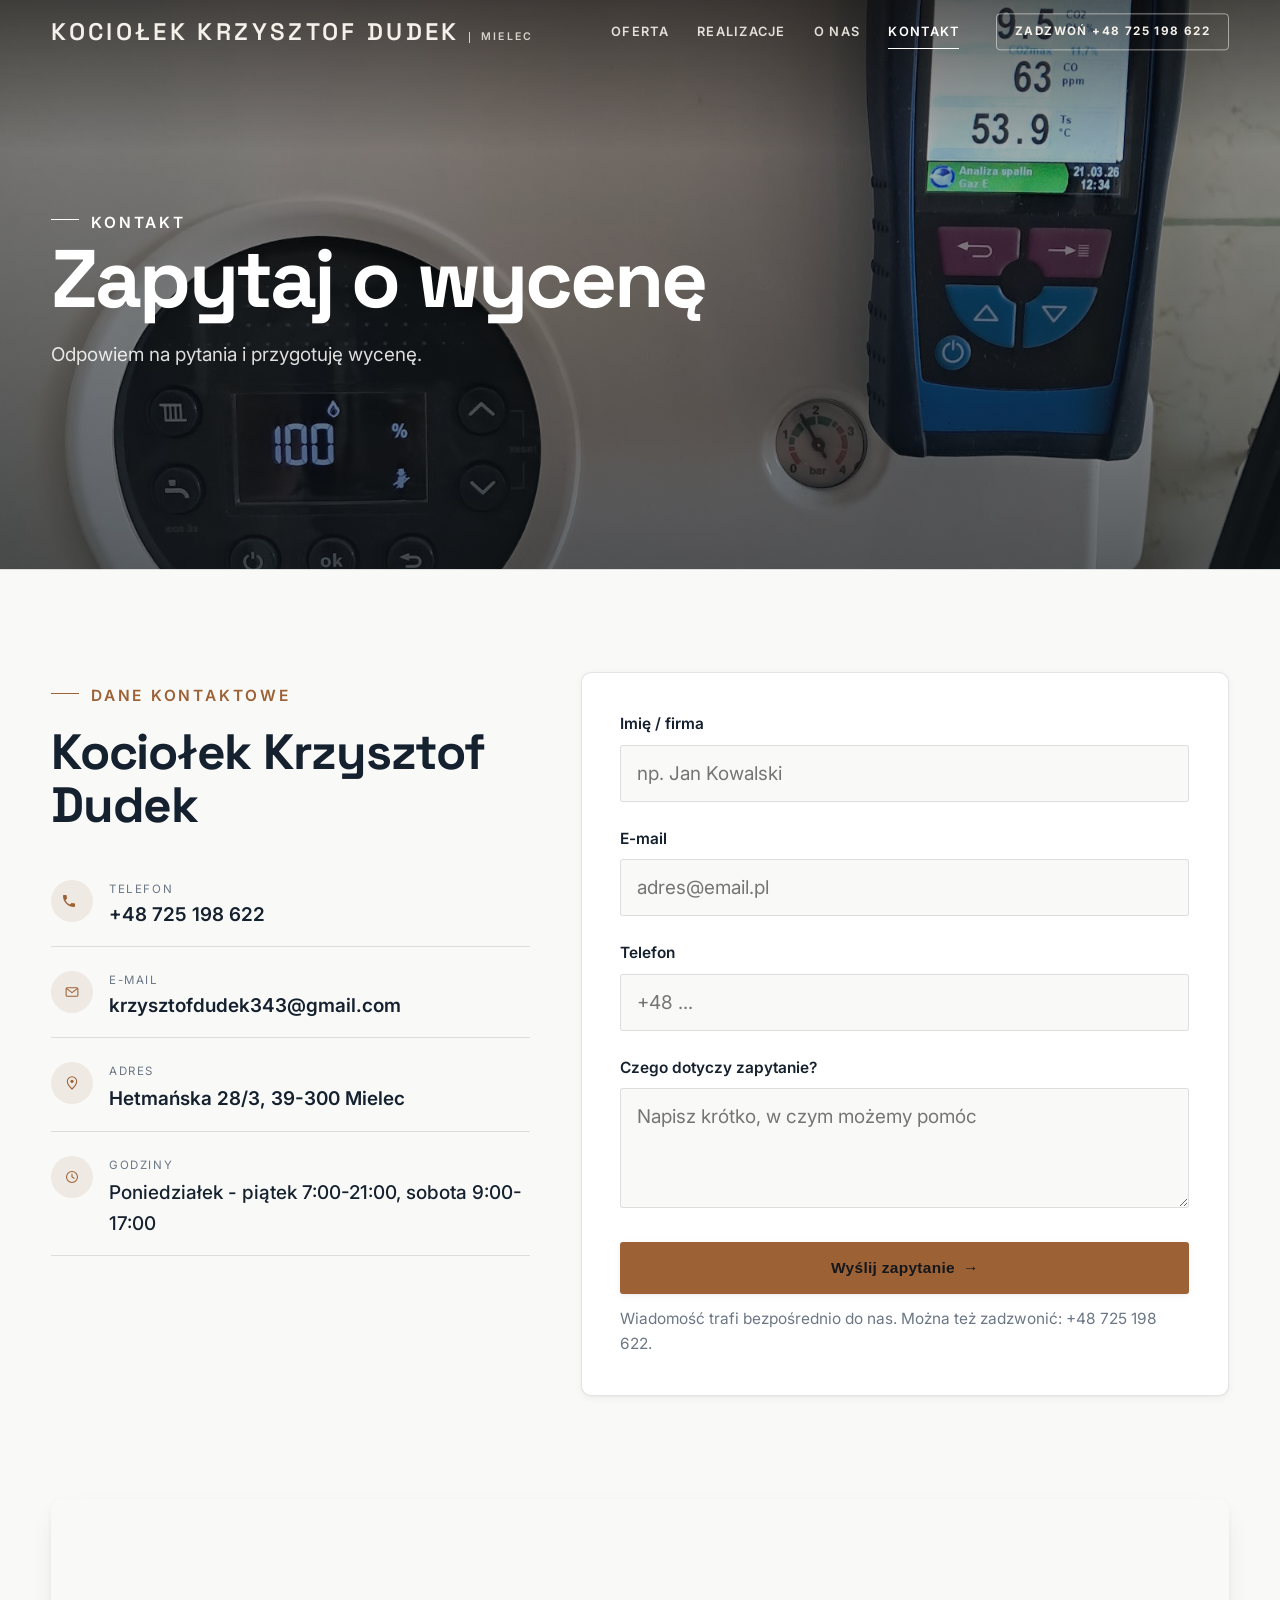
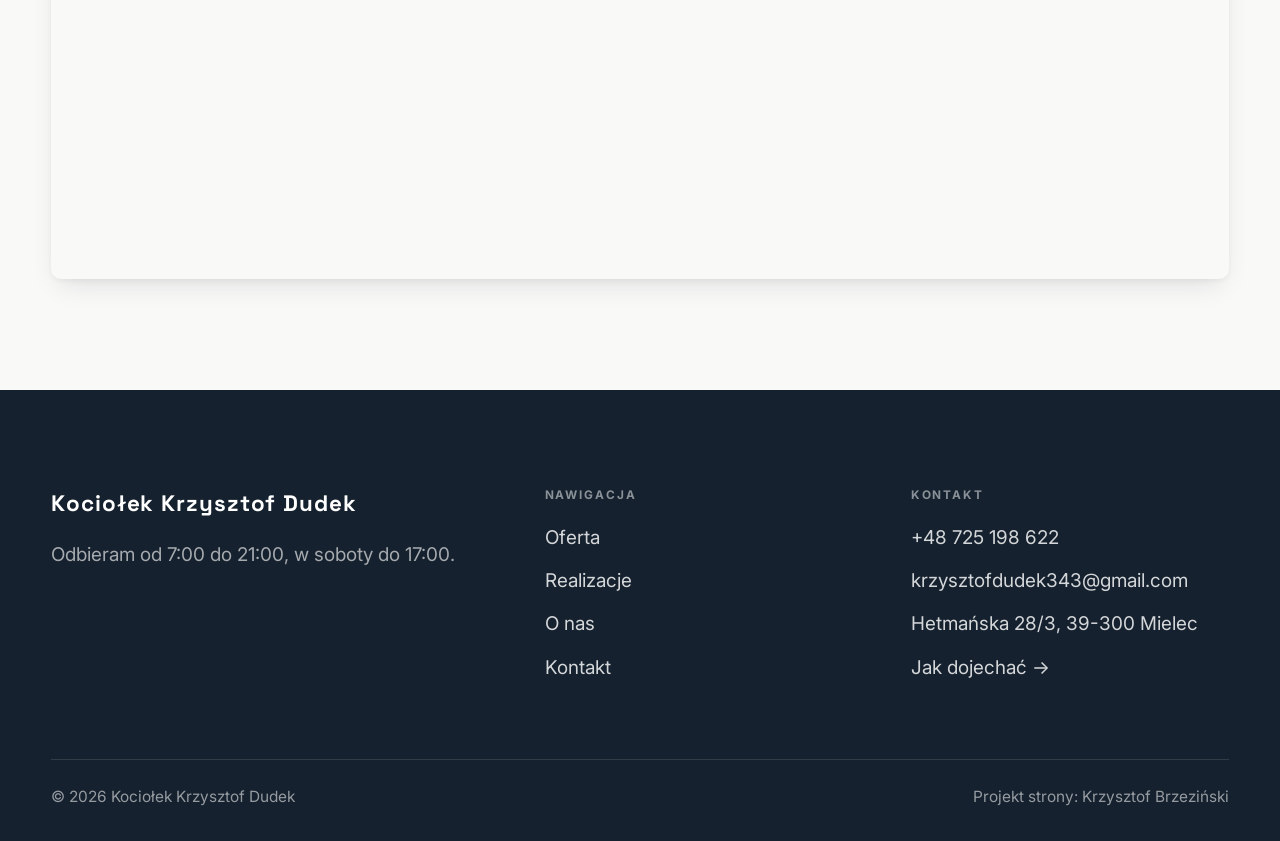
==== kontakt.html @ f03aaa12 "Strona demo: firma-instalacyjno-serwisowa-kociolek-krzysztof-dudek" ====
<!DOCTYPE html>
<html lang="pl">
<head>
<meta charset="UTF-8">
<meta name="viewport" content="width=device-width, initial-scale=1.0">
<title>Kontakt - Kociołek Krzysztof Dudek</title>
<meta name="description" content="Kontakt Kociołek Krzysztof Dudek - Hetmańska 28/3, 39-300 Mielec">
<link rel="preconnect" href="https://fonts.googleapis.com">
<link rel="preconnect" href="https://fonts.gstatic.com" crossorigin>
<link href="https://fonts.googleapis.com/css2?family=Space+Grotesk:wght@500;600;700&family=Inter:wght@400;500;600&display=swap" rel="stylesheet">
<link rel="stylesheet" href="assets/styles.css">
</head>
<body>

<header class="nav">
  <div class="wrap nav-inner">
    <a class="brand" href="index.html"><span class="name">Kociołek Krzysztof Dudek</span><span class="sub">Mielec</span></a>
    <nav class="nav-links">
      <a href="oferta.html">Oferta</a>
      <a href="realizacje.html">Realizacje</a>
      <a href="o-nas.html">O nas</a>
      <a href="kontakt.html" class="active">Kontakt</a>
      <a href="tel:+48725198622" class="btn btn-accent">Zadzwoń +48 725 198 622</a>
    </nav>
    <button class="nav-toggle" aria-label="Menu"><span></span><span></span><span></span></button>
  </div>
</header>

<section class="pagehead">
  <img src="img/g6.jpg" alt="Kociołek Krzysztof Dudek - Zapytaj o wycenę">
  <div class="wrap">
    <span class="eyebrow">Kontakt</span>
    <h1>Zapytaj o wycenę</h1>
    <p>Odpowiem na pytania i przygotuję wycenę.</p>
  </div>
</section>
<section>
  <div class="wrap contact-grid">
    <div class="reveal">
      <span class="eyebrow">Dane kontaktowe</span>
      <h2 style="margin:var(--space-4) 0 var(--space-6)">Kociołek Krzysztof Dudek</h2>
      <div class="info-list">
        <div class="info-row"><div class="ic"><svg class="ico-tel" width="16" height="16" viewBox="0 0 24 24" fill="none" aria-hidden="true"><path d="M6.6 10.8a15.5 15.5 0 0 0 6.6 6.6l2.2-2.2a1 1 0 0 1 1-.24 11.4 11.4 0 0 0 3.6.58 1 1 0 0 1 1 1V20a1 1 0 0 1-1 1A17 17 0 0 1 3 4a1 1 0 0 1 1-1h3.5a1 1 0 0 1 1 1c0 1.25.2 2.46.58 3.6a1 1 0 0 1-.25 1l-2.23 2.2Z" fill="currentColor"/></svg></div><div><div class="lbl">Telefon</div><a class="val" href="tel:+48725198622">+48 725 198 622</a></div></div>
        <div class="info-row"><div class="ic"><svg class="ico-mail" width="16" height="16" viewBox="0 0 24 24" fill="none" aria-hidden="true"><rect x="3.2" y="5.5" width="17.6" height="13" rx="1.6" stroke="currentColor" stroke-width="1.6"/><path d="M4 7l8 6 8-6" stroke="currentColor" stroke-width="1.6" stroke-linecap="round" stroke-linejoin="round"/></svg></div><div><div class="lbl">E-mail</div><a class="val" href="mailto:krzysztofdudek343@gmail.com">krzysztofdudek343@gmail.com</a></div></div>
        <div class="info-row"><div class="ic"><svg class="ico-pin" width="16" height="16" viewBox="0 0 24 24" fill="none" aria-hidden="true"><path d="M12 21s7-6.1 7-11.5A7 7 0 0 0 5 9.5C5 14.9 12 21 12 21Z" stroke="currentColor" stroke-width="1.6" fill="none"/><circle cx="12" cy="9.5" r="2.4" fill="currentColor"/></svg></div><div><div class="lbl">Adres</div><div class="val">Hetmańska 28/3, 39-300 Mielec</div></div></div>
        <div class="info-row"><div class="ic"><svg class="ico-clock" width="16" height="16" viewBox="0 0 24 24" fill="none" aria-hidden="true"><circle cx="12" cy="12" r="8.2" stroke="currentColor" stroke-width="1.6"/><path d="M12 7.5V12l3.2 1.9" stroke="currentColor" stroke-width="1.6" stroke-linecap="round"/></svg></div><div><div class="lbl">Godziny</div><div class="val" style="font-weight:500">Poniedziałek - piątek 7:00-21:00, sobota 9:00-17:00</div></div></div>
      </div>
    </div>
    <div class="reveal">
      <form class="form" action="https://formsubmit.co/krzysztofdudek343@gmail.com" method="POST">
        <input type="hidden" name="_subject" value="Zapytanie ze strony Kociołek Krzysztof Dudek">
        <input type="hidden" name="_captcha" value="false">
        <input type="hidden" name="_template" value="table">
        <div class="fld"><label for="name">Imię / firma</label><input id="name" name="name" type="text" placeholder="np. Jan Kowalski" required></div>
        <div class="fld"><label for="email">E-mail</label><input id="email" name="email" type="email" placeholder="adres@email.pl" required></div>
        <div class="fld"><label for="phone">Telefon</label><input id="phone" name="phone" type="tel" placeholder="+48 ..."></div>
        <div class="fld"><label for="msg">Czego dotyczy zapytanie?</label><textarea id="msg" name="message" placeholder="Napisz krótko, w czym możemy pomóc" required></textarea></div>
        <button type="submit" class="btn btn-accent" style="width:100%;justify-content:center">Wyślij zapytanie <span class="arr">→</span></button>
        <p class="note">Wiadomość trafi bezpośrednio do nas. Można też zadzwonić: +48 725 198 622.</p>
      </form>
    </div>
  </div>
</section>
<section style="padding-top:0">
  <div class="wrap reveal">
    <iframe class="map" title="Kociołek Krzysztof Dudek - Mielec" src="https://maps.google.com/maps?q=50.2848288%2C21.4192927&z=15&output=embed" loading="lazy" referrerpolicy="no-referrer-when-downgrade"></iframe>
  </div>
</section>

<footer>
  <div class="wrap">
    <div class="foot-grid">
      <div class="foot-brand">
        <div class="name">Kociołek Krzysztof Dudek</div>
        <p>Odbieram od 7:00 do 21:00, w soboty do 17:00.</p>
      </div>
      <div class="foot-col">
        <h4>Nawigacja</h4>
        <a href="oferta.html">Oferta</a>
        <a href="realizacje.html">Realizacje</a>
        <a href="o-nas.html">O nas</a>
        <a href="kontakt.html">Kontakt</a>
      </div>
      <div class="foot-col">
        <h4>Kontakt</h4>
        <a href="tel:+48725198622">+48 725 198 622</a>
        <a href="mailto:krzysztofdudek343@gmail.com">krzysztofdudek343@gmail.com</a>
        <p>Hetmańska 28/3, 39-300 Mielec</p>
        <a href="https://www.google.com/maps?cid=2946657307690616751" target="_blank" rel="noopener">Jak dojechać →</a>
      </div>
    </div>
    <div class="foot-bot">
      <span>© 2026 Kociołek Krzysztof Dudek</span>
      <span>Projekt strony: Krzysztof Brzeziński</span>
    </div>
  </div>
</footer>
<div class="sticky-call"><a class="sc-call" href="tel:+48725198622"><svg class="ico-tel" width="16" height="16" viewBox="0 0 24 24" fill="none" aria-hidden="true"><path d="M6.6 10.8a15.5 15.5 0 0 0 6.6 6.6l2.2-2.2a1 1 0 0 1 1-.24 11.4 11.4 0 0 0 3.6.58 1 1 0 0 1 1 1V20a1 1 0 0 1-1 1A17 17 0 0 1 3 4a1 1 0 0 1 1-1h3.5a1 1 0 0 1 1 1c0 1.25.2 2.46.58 3.6a1 1 0 0 1-.25 1l-2.23 2.2Z" fill="currentColor"/></svg> Zadzwoń</a><a class="sc-quote" href="kontakt.html">Bezpłatna wycena</a></div>

<script src="assets/main.js"></script>
</body>
</html>
---- assets/styles.css ----
/* ============================================================
   STOLBASZ — premium, architektoniczny B2B fit-out
   Jasna paleta, zero brązu. System wg premium-web-craft.
   Projekt strony: Krzysztof Brzeziński
   ============================================================ */

:root{
  /* PALETA — jasna, architektoniczna, chłodna */
  --paper:#F4F6F8;          /* główne tło */
  --paper-2:#E7EBEF;        /* sekcje alternatywne (chłodny jasny szary) */
  --paper-3:#E7EBEF;        /* delikatne wypełnienia */
  --ink:#15212E;            /* tekst główny — chłodny grafit */
  --ink-soft:#243443;       /* nagłówki drugorzędne */
  --muted:#6B7785;          /* tekst poboczny */
  --line:rgba(21,33,46,.12);/* hairline */
  --accent:#E8A317;         /* stonowany petrol-slate — jedyny akcent */
  --accent-d:#C9870C;
  --accent-soft:rgba(232,163,23,.10);
  --dark:#15212E;           /* sekcje ciemne (stopka/CTA) */

  /* ODSTĘPY — skala 4/8 */
  --space-1:4px; --space-2:8px; --space-3:12px; --space-4:16px; --space-5:24px;
  --space-6:32px; --space-7:48px; --space-8:64px; --space-9:96px; --space-10:128px;

  /* TYPOGRAFIA — fluid clamp() (skala podbita 16.07.2026: większe, czytelniejsze litery — uwaga Adama) */
  --text-sm:clamp(.9rem,.87rem + .12vw,1rem);
  --text-base:clamp(1.08rem,1.04rem + .18vw,1.2rem);
  --text-lg:clamp(1.24rem,1.15rem + .34vw,1.44rem);
  --text-h3:clamp(1.34rem,1.22rem + .55vw,1.66rem);
  --text-h2:clamp(2.1rem,1.66rem + 2.1vw,3.1rem);
  --text-h1:clamp(2.9rem,2.1rem + 4vw,5.1rem);

  /* PROMIENIE — architektoniczne, raczej ostre */
  --r-sm:3px; --r-md:6px; --r-lg:10px;

  /* RUCH */
  --ease:cubic-bezier(.25,.46,.45,.94); --dur:.24s;

  /* CIENIE — miękkie, warstwowe */
  --sh-sm:0 1px 2px rgba(16,24,32,.04), 0 2px 8px rgba(16,24,32,.05);
  --sh-md:0 2px 6px rgba(16,24,32,.05), 0 12px 28px -8px rgba(16,24,32,.12);
  --sh-lg:0 6px 14px rgba(16,24,32,.07), 0 26px 56px -18px rgba(16,24,32,.22);

  --hairline:1px solid var(--line);

  --font-display:'Space Grotesk','Inter',sans-serif;
  --font-body:'Inter',sans-serif;
}

*{box-sizing:border-box;margin:0;padding:0}
html{scroll-behavior:smooth}
body{
  font-family:var(--font-body);
  font-size:var(--text-base);
  line-height:1.65;
  color:var(--ink);
  background:var(--paper);
  -webkit-font-smoothing:antialiased;
  text-rendering:optimizeLegibility;
}
img{max-width:100%;display:block}
a{color:inherit;text-decoration:none}

.wrap{width:min(92%,1180px);margin-inline:auto}
section{padding-block:clamp(52px,6.5vw,96px)}

h1,h2,h3{font-family:var(--font-display);font-weight:700;line-height:1.08;letter-spacing:-.02em;color:var(--ink)}
h1{font-size:var(--text-h1);letter-spacing:-.035em}
h2{font-size:var(--text-h2);letter-spacing:-.025em}
h3{font-size:var(--text-h3)}
p{max-width:65ch}

.eyebrow{
  font-family:var(--font-body);
  font-size:var(--text-sm);
  font-weight:600;
  letter-spacing:.18em;
  text-transform:uppercase;
  color:var(--accent);
  display:inline-flex;align-items:center;gap:var(--space-3);
}
/* flex:none + margin-top = kreska trzyma się PIERWSZEJ linii. Wcześniej align-items:center
   centrowało ją względem całego bloku i przy zawinięciu (długi kicker typu
   „…WNĘTRZ · LESZNO · OD 2019") druga linia lądowała z brzydkim wcięciem. */
.eyebrow{align-items:flex-start}
.eyebrow>*,.eyebrow{text-wrap:balance}   /* dlugi kicker lamal sie na sierote typu samo „2019" w drugiej linii */
.eyebrow::before{content:"";width:28px;height:1px;background:var(--accent);display:inline-block;flex:none;margin-top:.62em}

.muted{color:var(--muted)}
.lead{font-size:var(--text-lg);line-height:1.55;color:var(--ink-soft);max-width:50ch}

/* ---------- BUTTONS ---------- */
.btn{
  display:inline-flex;align-items:center;gap:var(--space-2);
  font-weight:600;font-size:var(--text-sm);letter-spacing:.02em;
  padding:var(--space-4) var(--space-6);
  border-radius:var(--r-sm);
  transition:transform var(--dur) var(--ease),box-shadow var(--dur) var(--ease),background var(--dur) var(--ease);
  cursor:pointer;border:1px solid transparent;
}
.btn-accent{background:var(--accent);color:#fff;box-shadow:var(--sh-sm)}
.btn-accent:hover{background:var(--accent-d);transform:translateY(-2px);box-shadow:var(--sh-md)}
.btn-accent:active{transform:translateY(0);box-shadow:var(--sh-sm)}
.btn-ghost{background:transparent;color:var(--ink);border-color:var(--line)}
.btn-ghost:hover{border-color:var(--accent);color:var(--accent);transform:translateY(-2px)}
.btn-light{background:#fff;color:var(--ink);box-shadow:var(--sh-sm)}
.btn-light:hover{transform:translateY(-2px);box-shadow:var(--sh-md)}
.btn .arr{transition:transform var(--dur) var(--ease)}
.btn:hover .arr{transform:translateX(4px)}

/* ---------- NAV ---------- */
.nav{
  position:sticky;top:0;z-index:50;
  background:color-mix(in srgb,var(--paper) 88%,transparent);
  backdrop-filter:saturate(140%) blur(10px);
  border-bottom:var(--hairline);
}
.nav-inner{display:flex;align-items:center;justify-content:space-between;height:72px}
.brand{display:flex;flex-direction:column;line-height:1}
.brand .name{font-family:var(--font-display);font-weight:800;font-size:1.35rem;letter-spacing:.04em}
.brand .sub{font-size:.62rem;letter-spacing:.34em;text-transform:uppercase;color:var(--muted);margin-top:5px}
.nav-links{display:flex;align-items:center;gap:var(--space-6)}
.nav-links a{font-size:var(--text-sm);font-weight:500;color:var(--ink-soft);position:relative;padding-block:4px;transition:color var(--dur) var(--ease)}
.nav-links a::after{content:"";position:absolute;left:0;bottom:0;width:0;height:1.5px;background:var(--accent);transition:width var(--dur) var(--ease)}
.nav-links a:hover,.nav-links a.active{color:var(--ink)}
.nav-links a:hover::after,.nav-links a.active::after{width:100%}
.nav-links .btn{padding:var(--space-2) var(--space-5)}
/* przyciski w nav: właściwy kolor (przebij .nav-links a) + bez podkreślenia */
.nav-links a.btn-accent{color:#fff}
.nav-links a.btn-ghost,.nav-links a.btn-light{color:var(--ink)}
.nav-links a.btn::after{display:none}
.nav-toggle{display:none;background:none;border:none;cursor:pointer;flex-direction:column;gap:5px;padding:8px}
.nav-toggle span{width:24px;height:2px;background:var(--ink);transition:var(--dur)}

/* ---------- HERO (split) ---------- */
.hero{position:relative;overflow:hidden;border-bottom:var(--hairline)}
.hero-grid{display:grid;grid-template-columns:1.05fr .95fr;gap:clamp(24px,4vw,60px);align-items:center;
  padding-block:clamp(36px,4.5vw,64px)}
.hero-copy .eyebrow{margin-bottom:var(--space-5)}
.hero-copy h1{margin-bottom:var(--space-5)}
.hero-copy .lead{margin-bottom:var(--space-7)}
.hero-actions{display:flex;flex-wrap:wrap;gap:var(--space-4)}
.hero-art{position:relative;aspect-ratio:4/3;border-radius:var(--r-lg);overflow:hidden;box-shadow:var(--sh-lg)}
.hero-art img{width:100%;height:100%;object-fit:cover}
.hero-art::after{content:"";position:absolute;inset:0;background:linear-gradient(180deg,transparent 55%,rgba(18,24,28,.28))}
.hero-badge{position:absolute;left:var(--space-5);bottom:var(--space-5);z-index:2;
  background:rgba(252,252,251,.94);backdrop-filter:blur(4px);
  border-radius:var(--r-md);padding:var(--space-4) var(--space-5);box-shadow:var(--sh-md);max-width:78%}
.hero-badge strong{display:block;font-family:var(--font-display);font-size:1rem;letter-spacing:-.01em}
.hero-badge span{font-size:var(--text-sm);color:var(--muted)}

/* ---------- HERO duży / kinowy (strona główna) ---------- */
.hero-cine{position:relative;min-height:clamp(560px,82vh,840px);min-height:clamp(560px,82svh,840px);display:flex;align-items:center;overflow:hidden;border-bottom:var(--hairline)}
.hero-cine>img{position:absolute;inset:0;width:100%;height:100%;object-fit:cover;z-index:0}
.hero-cine::after{content:"";position:absolute;inset:0;z-index:1;
  background:linear-gradient(95deg,rgba(13,18,23,.86) 0%,rgba(13,18,23,.64) 32%,rgba(13,18,23,.24) 62%,rgba(13,18,23,.04) 100%)}
.hero-cine .wrap{position:relative;z-index:2;padding-block:var(--space-8)}
.hero-cine .hero-copy{max-width:660px}
.hero-cine .eyebrow{color:#fff;margin-bottom:var(--space-5)}
.hero-cine .eyebrow::before{background:#fff}
.hero-cine h1{color:#fff;margin-bottom:var(--space-5);font-size:clamp(2.9rem,2rem + 4.4vw,5.2rem);text-wrap:balance}
.hero-cine .lead{color:rgba(255,255,255,.92);max-width:48ch;margin-bottom:var(--space-7)}
.hero-cine .hero-actions{display:flex;flex-wrap:wrap;gap:var(--space-4)}
/* NISKIE OKNO (laptop z dokiem i paskami przeglądarki ma ~700-780 px wysokości widoku):
   H1 do 5.2rem + długi lead nie mieściły się i przyciski wypadały POD krawędź ekranu -
   klient widział stronę bez ani jednego CTA. Skalujemy w dół, zamiast przycinać treść. */
@media(min-width:821px) and (max-height:820px){
  .hero-cine{min-height:clamp(520px,94svh,780px)}
  .hero-cine .wrap{padding-block:var(--space-6)}
  .hero-cine h1{font-size:clamp(2.2rem,1.5rem + 2.6vw,3.6rem);margin-bottom:var(--space-4)}
  .hero-cine .eyebrow{margin-bottom:var(--space-4)}
  .hero-cine .lead{margin-bottom:var(--space-5);max-width:44ch}
}
@media(max-width:680px){
  .hero-cine{min-height:clamp(520px,76vh,640px);min-height:clamp(520px,76svh,640px);align-items:flex-end}
  .hero-cine::after{background:linear-gradient(0deg,rgba(13,18,23,.9) 6%,rgba(13,18,23,.45) 55%,rgba(13,18,23,.25) 100%)}
  .hero-cine .wrap{padding-bottom:var(--space-9)}
  /* TELEFON (~90% oglądających): lead potrafił zająć 8 linii i zepchnąć CTA poza pierwszy ekran.
     Zwężamy interlinię i skalę - treści nie ucinamy, bo to ona sprzedaje. */
  .hero-cine .lead{font-size:.98rem;line-height:1.5;margin-bottom:var(--space-5)}
  .hero-cine .eyebrow{font-size:.72rem;letter-spacing:.13em;margin-bottom:var(--space-4)}
  .hero-cine .eyebrow::before{width:20px}
  .hero-cine h1{margin-bottom:var(--space-4)}
}

/* full-bleed hero variant (podstrony) */
.pagehead{position:relative;min-height:46vh;min-height:46svh;display:flex;align-items:flex-end;overflow:hidden;border-bottom:var(--hairline)}
.pagehead img{position:absolute;inset:0;width:100%;height:100%;object-fit:cover}
.pagehead::after{content:"";position:absolute;inset:0;background:linear-gradient(180deg,rgba(18,24,28,.25),rgba(18,24,28,.62))}
.pagehead .wrap{position:relative;z-index:2;padding-block:var(--space-9);color:#fff}
.pagehead h1{color:#fff;max-width:18ch}
.pagehead .eyebrow{color:#fff}
.pagehead .eyebrow::before{background:#fff}
.pagehead p{color:rgba(255,255,255,.86);margin-top:var(--space-4);max-width:54ch}

/* ---------- STRIP (pasek skrótów / liczby) ---------- */
.strip{background:var(--dark);color:#fff}
.strip .wrap{display:grid;grid-template-columns:repeat(4,1fr);gap:var(--space-6);padding-block:var(--space-8)}
.strip .item .k{font-family:var(--font-display);font-size:clamp(1.6rem,1.2rem + 1.4vw,2.4rem);font-weight:800;letter-spacing:-.02em;color:#fff}
.strip .item .v{font-size:var(--text-sm);color:rgba(255,255,255,.66);margin-top:var(--space-2);line-height:1.45}
.strip .item{border-left:2px solid var(--accent);padding-left:var(--space-5)}

/* ---------- SECTION HEAD ---------- */
.head{max-width:48rem;margin-bottom:var(--space-8)}
.head.center{margin-inline:auto;text-align:center}
.head .eyebrow{margin-bottom:var(--space-4)}
.head h2{margin-bottom:var(--space-4)}
.head p{color:var(--muted);font-size:var(--text-lg);line-height:1.55}
.head.center p{margin-inline:auto}

/* ---------- INTRO SPLIT ---------- */
.split{display:grid;grid-template-columns:.92fr 1.08fr;gap:clamp(28px,5vw,80px);align-items:center}
.split.rev{grid-template-columns:1.08fr .92fr}
.split.rev .split-art{order:-1}
.split-art{position:relative;aspect-ratio:5/4;border-radius:var(--r-lg);overflow:hidden;box-shadow:var(--sh-lg)}
.split-art img{width:100%;height:100%;object-fit:cover}
.split-copy h2{margin-bottom:var(--space-5)}
.split-copy p+p{margin-top:var(--space-4)}
.split-copy .btn{margin-top:var(--space-6)}

/* ---------- SERVICES (zakres) ---------- */
.svc-grid{display:grid;grid-template-columns:repeat(auto-fit,minmax(280px,1fr));gap:var(--space-5)}
.svc{background:#fff;border:var(--hairline);border-radius:var(--r-md);padding:var(--space-7) var(--space-6);
  transition:transform var(--dur) var(--ease),box-shadow var(--dur) var(--ease),border-color var(--dur) var(--ease);
  position:relative;overflow:hidden}
.svc::before{content:"";position:absolute;left:0;top:0;width:3px;height:0;background:var(--accent);transition:height var(--dur) var(--ease)}
.svc:hover{transform:translateY(-4px);box-shadow:var(--sh-md);border-color:transparent}
.svc:hover::before{height:100%}
.svc .ic{font-family:var(--font-display);font-size:.8rem;font-weight:700;letter-spacing:.12em;color:var(--accent);margin-bottom:var(--space-4)}
.svc h3{margin-bottom:var(--space-3);font-size:1.22rem}
.svc p{color:var(--muted);font-size:var(--text-base);line-height:1.6}

/* big detailed service rows */
.svc-row{display:grid;grid-template-columns:.8fr 1.2fr;gap:clamp(20px,4vw,60px);align-items:center;padding-block:var(--space-8)}
.svc-row+.svc-row{border-top:var(--hairline)}
.svc-row.rev{grid-template-columns:1.2fr .8fr}
.svc-row.rev .svc-row-art{order:-1}
.svc-row-art{aspect-ratio:4/3;border-radius:var(--r-md);overflow:hidden;box-shadow:var(--sh-md)}
.svc-row-art img{width:100%;height:100%;object-fit:cover}
.svc-row h3{font-size:1.5rem;margin-bottom:var(--space-4)}
.svc-row .num{font-family:var(--font-display);font-size:.85rem;font-weight:700;letter-spacing:.14em;color:var(--accent);display:block;margin-bottom:var(--space-3)}
.svc-row ul{list-style:none;margin-top:var(--space-4);display:flex;flex-direction:column;gap:var(--space-2)}
.svc-row li{position:relative;padding-left:var(--space-5);color:var(--muted);font-size:var(--text-base)}
.svc-row li::before{content:"";position:absolute;left:0;top:.62em;width:8px;height:1px;background:var(--accent)}

/* ---------- GALLERY (realizacje) ---------- */
.gallery{display:grid;grid-template-columns:repeat(12,1fr);gap:var(--space-4);grid-auto-rows:200px}
/* GALERIA MASONRY — pionowe zdjęcia (portrety beauty/wellness) bez przycinania: kolumny, height auto */
.gallery-masonry{column-count:3;column-gap:var(--space-4)}
@media(max-width:900px){.gallery-masonry{column-count:2}}
@media(max-width:560px){.gallery-masonry{column-count:1}}
.gallery-masonry .m-tile{break-inside:avoid;margin:0 0 var(--space-4);padding:0;position:relative;overflow:hidden;border-radius:var(--r-md);border:1px solid var(--line)}
.gallery-masonry .m-tile img{width:100%;height:auto;display:block}
.gallery-masonry .m-tile .cap{position:absolute;left:0;right:0;bottom:0;padding:var(--space-4);color:#fff;background:linear-gradient(0deg,rgba(0,0,0,.55),transparent);font-size:var(--text-sm)}
.gallery-masonry .m-tile .cap small{display:block;font-weight:400;opacity:.78;letter-spacing:.04em;text-transform:uppercase;font-size:.66rem;margin-top:3px}
.tile{position:relative;overflow:hidden;border-radius:var(--r-md);box-shadow:var(--sh-sm);
  transition:transform var(--dur) var(--ease),box-shadow var(--dur) var(--ease)}
.tile img{width:100%;height:100%;object-fit:cover;transition:transform .6s var(--ease)}
.tile:hover{box-shadow:var(--sh-md)}
.tile:hover img{transform:scale(1.05)}
.tile .cap{position:absolute;left:0;right:0;bottom:0;padding:var(--space-5) var(--space-4) var(--space-4);
  background:linear-gradient(transparent,rgba(18,24,28,.78));color:#fff;
  font-size:var(--text-sm);font-weight:600;letter-spacing:.01em;
  opacity:0;transform:translateY(8px);transition:var(--dur) var(--ease)}
.tile:hover .cap{opacity:1;transform:translateY(0)}
.tile .cap small{display:block;font-weight:400;opacity:.78;letter-spacing:.04em;text-transform:uppercase;font-size:.66rem;margin-top:3px}
/* bento spans */
.t-wide{grid-column:span 6}
.t-tall{grid-column:span 6;grid-row:span 2}
.t-std{grid-column:span 6}
.t-third{grid-column:span 4}
.t-two3{grid-column:span 8}

/* ---------- TRUST / WIARYGODNOŚĆ ---------- */
.trust{background:var(--paper-2)}
.trust-grid{display:grid;grid-template-columns:repeat(auto-fit,minmax(240px,1fr));gap:var(--space-5);margin-top:var(--space-7)}
.trust-card{background:#fff;border-radius:var(--r-md);padding:var(--space-7) var(--space-6);box-shadow:var(--sh-sm);border-top:3px solid var(--accent)}
.trust-card .big{font-family:var(--font-display);font-size:clamp(1.8rem,1.3rem + 1.6vw,2.6rem);font-weight:800;letter-spacing:-.02em;color:var(--ink);line-height:1}
.trust-card h3{font-size:1.12rem;margin:var(--space-3) 0 var(--space-2)}
.trust-card p{color:var(--muted);font-size:var(--text-base);line-height:1.55}

/* ---------- CTA band ---------- */
.cta{background:var(--dark);color:#fff;position:relative;overflow:hidden}
.cta .wrap{display:grid;grid-template-columns:1.4fr .6fr;gap:var(--space-7);align-items:center;position:relative;z-index:2}
.cta h2{color:#fff;max-width:20ch}
.cta p{color:rgba(255,255,255,.74);margin-top:var(--space-4)}
.cta-actions{display:flex;flex-direction:column;gap:var(--space-3);align-items:flex-start}
.cta::before{content:"";position:absolute;right:-80px;top:-80px;width:360px;height:360px;border-radius:50%;
  background:radial-gradient(circle,var(--accent-soft),transparent 70%)}

/* ---------- CONTACT ---------- */
.contact-grid{display:grid;grid-template-columns:.85fr 1.15fr;gap:clamp(28px,4vw,56px);align-items:start}
.info-list{display:flex;flex-direction:column;gap:var(--space-2)}
.info-row{display:flex;gap:var(--space-4);align-items:flex-start;padding-block:var(--space-4);border-bottom:var(--hairline)}
.info-row .ic{flex:none;width:42px;height:42px;display:grid;place-items:center;border-radius:50%;
  background:var(--accent-soft);color:var(--accent);font-size:1.05rem}
.info-row .lbl{font-size:.72rem;letter-spacing:.14em;text-transform:uppercase;color:var(--muted)}
.info-row .val{font-weight:600;font-size:var(--text-base);margin-top:2px}
.info-row a.val:hover{color:var(--accent)}
.map{border:none;border-radius:var(--r-lg);box-shadow:var(--sh-md);width:100%;height:100%;min-height:380px;filter:grayscale(.2) contrast(1.02)}
.form{background:#fff;border:var(--hairline);border-radius:var(--r-lg);padding:clamp(24px,3vw,40px);box-shadow:var(--sh-sm)}
.form .fld{margin-bottom:var(--space-5)}
.form label{display:block;font-size:var(--text-sm);font-weight:600;margin-bottom:var(--space-2)}
.form input,.form textarea{width:100%;font-family:inherit;font-size:var(--text-base);color:var(--ink);
  padding:var(--space-4);border:var(--hairline);border-radius:var(--r-sm);background:var(--paper);transition:border-color var(--dur)}
.form input:focus,.form textarea:focus{outline:none;border-color:var(--accent);background:#fff}
.form textarea{resize:vertical;min-height:120px}
.form .note{font-size:var(--text-sm);color:var(--muted);margin-top:var(--space-3)}

/* ---------- FOOTER ---------- */
footer{background:var(--dark);color:#fff;padding-block:var(--space-9) var(--space-6)}
.foot-grid{display:grid;grid-template-columns:1.4fr 1fr 1fr;gap:var(--space-7);margin-bottom:var(--space-8)}
.foot-brand .name{font-family:var(--font-display);font-weight:800;font-size:1.4rem;letter-spacing:.04em}
.foot-brand p{color:rgba(255,255,255,.62);margin-top:var(--space-4);font-size:var(--text-base);max-width:38ch}
.foot-col h4{font-size:.74rem;letter-spacing:.16em;text-transform:uppercase;color:rgba(255,255,255,.5);margin-bottom:var(--space-4)}
.foot-col a,.foot-col p{display:block;color:rgba(255,255,255,.82);font-size:var(--text-base);margin-bottom:var(--space-3)}
.foot-col a:hover{color:#fff}
.foot-bot{border-top:1px solid rgba(255,255,255,.12);padding-top:var(--space-5);display:flex;justify-content:space-between;flex-wrap:wrap;gap:var(--space-3);
  font-size:var(--text-sm);color:rgba(255,255,255,.55)}
.foot-bot a:hover{color:#fff}

/* ---------- REVEAL ---------- */
.reveal{opacity:0;transform:translateY(22px);transition:opacity .6s var(--ease),transform .6s var(--ease)}
.reveal.in{opacity:1;transform:none}

/* ---------- RESPONSIVE ---------- */
@media(max-width:920px){
  .hero-grid,.split,.split.rev,.svc-row,.svc-row.rev,.cta .wrap,.contact-grid,.foot-grid{grid-template-columns:1fr}
  .split.rev .split-art,.svc-row.rev .svc-row-art{order:0}
  .hero-art{aspect-ratio:16/10;max-height:420px}
  .strip .wrap{grid-template-columns:repeat(2,1fr);gap:var(--space-7)}
  .gallery{grid-auto-rows:180px}
  .t-wide,.t-tall,.t-std,.t-third,.t-two3{grid-column:span 6}
  .t-tall{grid-row:span 1}
  .cta-actions{flex-direction:row;flex-wrap:wrap}
  .foot-grid{gap:var(--space-6)}
}
@media(max-width:680px){
  .nav-links{position:fixed;inset:72px 0 auto 0;background:var(--paper);flex-direction:column;align-items:stretch;
    gap:0;padding:var(--space-4) 6%;border-bottom:var(--hairline);box-shadow:var(--sh-md);
    transform:translateY(-120%);transition:transform var(--dur) var(--ease)}
  .nav-links.open{transform:translateY(0)}
  .nav-links a{padding-block:var(--space-4);border-bottom:var(--hairline)}
  .nav-links .btn{margin-top:var(--space-3);justify-content:center}
  .nav-toggle{display:flex}
  .strip .wrap{grid-template-columns:1fr}
  .gallery{grid-template-columns:repeat(6,1fr)}
  .foot-grid{grid-template-columns:1fr}
}
@media(prefers-reduced-motion:reduce){
  *{animation-duration:.01ms!important;transition:none!important}
  .reveal{opacity:1!important;transform:none!important}
  html{scroll-behavior:auto}
}

/* ============================================================
   PREMIUM LAYER — destylat deep-researchu branż (anty-AI, spokój).
   Zmienne STOLBASZ (--accent/--ink/--paper/--line/--dark). Ruch ledwo
   zauważalny, krzywa cubic-bezier(.16,.84,.44,1); prefers-reduced-motion
   pokryte blanketem wyżej. Karty hairline zamiast cieni = #1 sygnał „nie-AI".
   ============================================================ */

/* więcej oddechu między sekcjami (liderzy: 110-130px) */
section{padding-block:clamp(64px,8vw,128px)}

/* 1) Aksamitny reveal — dłuższa, miękka krzywa zamiast „skoku" */
.reveal{transition:opacity .9s cubic-bezier(.16,.84,.44,1),transform .9s cubic-bezier(.16,.84,.44,1);will-change:opacity,transform}
/* stagger TYLKO w galerii (tam pozycja = porządek dzieci) */
.gallery .reveal:nth-child(2){transition-delay:.07s}
.gallery .reveal:nth-child(3){transition-delay:.14s}
.gallery .reveal:nth-child(4){transition-delay:.21s}
.gallery .reveal:nth-child(5){transition-delay:.28s}
.gallery .reveal:nth-child(6){transition-delay:.35s}

/* 2) Hero STATYCZNY na .hero-cine — Ken Burns CAŁKIEM WYŁĄCZONY 26.06 (3. zgłoszenie Szymona).
   GENEZA: animowanie scale na <img> hero z teksturami (cegły/framugi) re-samplinguje obraz
   klatka po klatce → na części ekranów drobne drganie/shimmer = „heroshot się trzęsie".
   translateY usunięto wcześniej, scale-only + will-change/GPU NIE wystarczyły do GWARANCJI gładkości.
   Krzysztof zażądał pewności („make sure, że błąd się nie pojawi") > efekt. Zero animacji = 0% drgania.
   Delikatny zoom zostaje TYLKO w pełnoekranowych hero gastro/studio (hg-bg/hs-bg — tło, inny
   mechanizm, chwalone, nigdy nie zgłaszane). NIE wracać do KB na .hero-cine bez realnego testu
   na sprzęcie klienta — to ryzyko regresji „trzęsienia”. */
/* BEZPIECZNY "wow" na hero = jednorazowy FADE-IN (opacity), nie zoom.
   opacity nie dotyka bitmapy → gładkie na KAŻDYM zdjęciu/ekranie/GPU, zero ryzyka migotania.
   Geometryczny ruch (scale/translate) na .hero-cine jest ZAKAZANY (bramka pilnuje). */
@keyframes heroFade{from{opacity:0}to{opacity:1}}
.hero-cine>img{transform:none;animation:heroFade 1.1s ease-out both}

/* 3) Akcentowy hairline pod nagłówkiem sekcji, który „rysuje się" przy wejściu */
.head h2{position:relative;padding-bottom:18px}
.head h2::after{content:"";position:absolute;left:0;bottom:0;height:1px;width:0;background:var(--accent);transition:width 1s cubic-bezier(.16,.84,.44,1) .15s}
.head.center h2::after{left:50%;transform:translateX(-50%)}
.head.reveal.in h2::after,.head.center.reveal.in h2::after{width:54px}

/* 4) Karty HAIRLINE zamiast cieni/zaokrągleń (najmocniejszy anty-AI detal) */
.svc{background:transparent;border:1px solid var(--line);border-radius:var(--r-sm);box-shadow:none}
.svc:hover{box-shadow:none;border-color:var(--accent);transform:translateY(-3px)}
.trust-card{background:transparent;box-shadow:none;border:1px solid var(--line);border-top:2px solid var(--accent);border-radius:var(--r-sm)}
.tile{box-shadow:none;border-radius:var(--r-sm)}
.tile:hover{box-shadow:none}

/* 5) Sticky-nav kondensuje się po przewinięciu (sygnał dopracowania) */
.nav{transition:box-shadow .4s ease,background .4s ease}
.nav.is-stuck{box-shadow:0 1px 0 var(--line),0 14px 30px -24px rgba(0,0,0,.45)}
.nav-inner{transition:height .35s var(--ease)}
.nav.is-stuck .nav-inner{height:60px}

/* 6) MANIFESTO — pełnoekranowy cytat-bohater (zastępuje generyczne „Dlaczego my") */
.manifesto{background:var(--paper-2);text-align:center}
.manifesto .wrap{max-width:60rem}
.manifesto p{font-family:var(--font-display);font-style:italic;font-size:clamp(1.6rem,1rem + 2.4vw,2.8rem);line-height:1.32;color:var(--ink-soft);margin-inline:auto;max-width:26ch;position:relative;padding-top:var(--space-8)}
.manifesto p::before{content:"";position:absolute;top:0;left:50%;transform:translateX(-50%);width:54px;height:1px;background:var(--accent)}
.manifesto p span{color:var(--accent);font-style:italic}

/* 7) GATEWAYS — 3 duże bramy-zdjęcia (zamiast paska menu usług) */
.gateways{display:grid;grid-template-columns:repeat(3,1fr);gap:var(--space-4)}
.gateway{position:relative;aspect-ratio:3/4;overflow:hidden;border-radius:var(--r-sm);display:block}
.gateway img{width:100%;height:100%;object-fit:cover;transition:transform .8s var(--ease),filter .5s var(--ease)}
.gateway::after{content:"";position:absolute;inset:0;background:linear-gradient(180deg,transparent 38%,rgba(18,24,28,.74))}
.gateway:hover img{transform:scale(1.05);filter:brightness(1.05)}
.gateway .g-ttl{position:absolute;left:0;right:0;bottom:0;z-index:2;padding:var(--space-6) var(--space-5);color:#fff;font-family:var(--font-display);font-size:1.45rem;letter-spacing:-.01em;line-height:1.15}
.gateway .g-ttl small{display:block;font-family:var(--font-body);font-size:var(--text-sm);font-weight:400;opacity:.82;letter-spacing:.03em;margin-top:5px}
@media(max-width:760px){.gateways{grid-template-columns:1fr}.gateway{aspect-ratio:16/10}}

/* 8) LOGO klienta w nagłówku (gdy podane --logo) */
/* 52px domyślnie (feedback Bartka 06.07.2026: 40px ginęło, uwaga padła 3x; ~56px sprawdzone na żywym demie anna-borowiec-makeup) */
.brand-logo{height:64px;width:auto;max-width:300px;object-fit:contain;display:block}
.nav.is-stuck .brand-logo{height:52px}
@media(max-width:680px){.brand-logo{height:46px;max-width:210px}}


/* === RWD: nagłówki na wąskich ekranach (dodane 17.07.2026 razem z fixem clamp) ===
   Po przywróceniu działania clamp() dolna granica --text-h1 (2.9rem) rozpychała
   dokument przy długich polskich słowach na telefonach. Tu ją zjeżdżamy. */
@media (max-width:560px){
  :root{
    --text-h1:clamp(1.9rem, 1.15rem + 4.4vw, 2.7rem);
    --text-h2:clamp(1.5rem, 1rem + 3vw, 2.1rem);
  }
  .hero-cine h1{font-size:clamp(1.9rem, 1.15rem + 4.4vw, 2.7rem)}
  h1,h2{overflow-wrap:break-word}
}

/* GODZINY (godziny_grid z briefu) — dzień po lewej, godziny po prawej. Wcześniej BRAK stylu
   powodował sklejenie "Poniedziałek-Piątek8:00-20:00" (dodane 2026-07-21). Neutralne dla dem bez grafiku. */
.godz{display:flex;flex-direction:column;gap:2px;max-width:440px;margin-top:8px}
.godz-row{display:flex;justify-content:space-between;align-items:baseline;gap:24px;padding:10px 0;border-bottom:1px solid var(--line)}
.godz-row:last-child{border-bottom:0}
.godz-row b{font-weight:600;color:var(--ink)}
.godz-row span{color:var(--muted);white-space:nowrap}

/* === rodzina: fachowcy === */
/* ============================================================
   RODZINA: FACHOWCY (hydraulik/elektryk/remont/brukarstwo/ogrodzenia)
   Doklejane NA WIERZCH base.css. Dziedziczy paletę/fonty skórki (trade/elektryk).
   Filozofia: telefon-bohater + zaufanie + „bezpłatna wycena". Spokój, nie krzyk.
   (count-up i podwójny iframe mapy świadomie pominięte - krytyka blueprintu.)
   ============================================================ */

/* --- PROCES - oś „jak pracujemy" (podpis rodziny, czego nie ma w meblach) --- */
.proces{background:var(--paper-2)}
.proces-line{list-style:none;display:grid;grid-template-columns:repeat(4,1fr);gap:var(--space-5);position:relative;margin:0;padding:0}
.proces-line li{position:relative;padding-top:var(--space-7)}
.proces-line li::before{content:"";position:absolute;top:14px;left:0;right:0;height:1px;background:var(--line)}
.proces-line li:last-child::before{right:50%}
.proces-line li:first-child::before{left:50%}
.proces-line li::after{content:"";position:absolute;top:9px;left:calc(50% - 6px);width:11px;height:11px;border-radius:50%;background:var(--accent);box-shadow:0 0 0 4px var(--paper-2)}
.proces-line .pno{font-family:var(--font-display);font-weight:800;font-size:1.5rem;color:var(--accent);letter-spacing:-.02em;display:block;margin-bottom:var(--space-3);text-align:center}
.proces-line h3{font-size:1.1rem;margin-bottom:var(--space-2);text-align:center}
.proces-line p{color:var(--muted);font-size:var(--text-sm);line-height:1.5;text-align:center;max-width:26ch;margin-inline:auto}
@media(max-width:820px){
  .proces-line{grid-template-columns:1fr;gap:0}
  .proces-line li{padding:var(--space-5) 0 var(--space-5) var(--space-7)}
  .proces-line li::before{left:5px;right:auto;top:0;bottom:0;width:1px;height:auto}
  .proces-line li:first-child::before,.proces-line li:last-child::before{left:5px;right:auto}
  .proces-line li::after{top:var(--space-6);left:0}
  .proces-line .pno,.proces-line h3,.proces-line p{text-align:left;margin-inline:0}
}

/* --- OBSZAR DZIAŁANIA - lokalność (chipy z REALNEGO miasta, bez drugiego iframe) --- */
.obszar .head{text-align:center;margin-inline:auto}
.obszar .head .eyebrow{justify-content:center}
.obszar-list{list-style:none;display:flex;flex-wrap:wrap;justify-content:center;gap:var(--space-3);margin:0;padding:0;max-width:60rem;margin-inline:auto}
.obszar-list li{border:1px solid var(--line);border-radius:999px;padding:var(--space-2) var(--space-5);
  font-size:var(--text-sm);font-weight:600;color:var(--ink-soft);transition:border-color .24s var(--ease),color .24s var(--ease)}
.obszar-list li:hover{border-color:var(--accent);color:var(--accent)}
.obszar-list li.is-home{background:var(--accent);border-color:var(--accent);color:#fff}

/* --- STICKY-CALL - dolny pasek mobile (najważniejszy konwerter tej rodziny) --- */
.sticky-call{display:none}
@media(max-width:820px){
  .sticky-call{display:grid;grid-template-columns:1fr 1fr;gap:1px;position:fixed;left:0;right:0;bottom:0;z-index:90;
    background:var(--line);box-shadow:0 -6px 20px -10px rgba(0,0,0,.4)}
  .sticky-call a{padding:15px 8px;text-align:center;font-weight:700;font-size:.95rem;letter-spacing:.01em}
  .sc-call{background:var(--accent);color:#fff}
  .sc-quote{background:var(--paper);color:var(--ink)}
  body{padding-bottom:56px}
}

/* --- Blok „Awaria? Dzwoń” (opcjonalny, hydraulik/elektryk) --- */
.awaria{background:var(--dark);color:#fff}
.awaria .wrap{display:flex;flex-wrap:wrap;align-items:center;justify-content:space-between;gap:var(--space-5);padding-block:var(--space-7)}
.awaria h3{color:#fff;font-size:clamp(1.3rem,1rem + 1.2vw,1.8rem)}
.awaria p{color:rgba(255,255,255,.72);margin-top:var(--space-2)}
.awaria .btn-accent{white-space:nowrap}

/* === CERTYFIKATY / CZYM PRACUJEMY (gated: renderuje sie tylko gdy brief poda certy/marki/gwarancja) - mocny lever dla dekarzy === */
.auto-marki .marki-list{display:flex;flex-wrap:wrap;justify-content:center;gap:clamp(.8rem,2.5vw,1.6rem);list-style:none;margin:var(--space-7) 0 0;padding:0}
.auto-marki .marki-list li{font-family:var(--font-display);text-transform:uppercase;letter-spacing:.12em;font-weight:600;
  font-size:clamp(.82rem,1.5vw,1rem);color:var(--ink-soft);padding:.5rem 1rem;border:1px solid var(--line);border-radius:var(--r-sm)}
.marki-gwar{text-align:center;color:var(--muted);font-size:var(--text-sm);margin-top:var(--space-6)}

/* ============================================================
   FAZA 3 - OSOBNY UKŁAD FACHOWCY (research wf_e4ed63db + krytyka z policzonym WCAG). Doklejane na wierzch.
   Tożsamość: ZAUFANIE + DUŻY TELEFON + DOWÓD. Dwublok hero (zdjęcie | lity panel), bezpośrednio, solidnie.
   ============================================================ */

/* --- P0 KONTRAST: bursztyn jako TEKST na jasnym = 2.0 FAIL (policzone). Naprawy (bursztyn->ciemny tekst / ink). --- */
.btn-accent{color:#14171c}                                  /* bursztyn + ciemny tekst = 8.28 PASS */
.sticky-call .sc-call{color:#14171c}                        /* sticky bursztyn + ciemny tekst */
.obszar-list li.is-home{background:var(--ink);border-color:var(--ink);color:#fff}  /* było bursztyn+biel 2.17 -> ink+biel 16.29 */
.proces-line .pno{color:var(--ink-soft)}                    /* numery procesu: było bursztyn 2.0 -> ink-soft (czytelne); kropka osi zostaje bursztyn (grafika) */

/* --- Ikona telefonu (uzywana w hero hf-phone-num; nav styluje silnik NAV NOBU) --- */
.ico-tel{vertical-align:-2px;margin-right:.3em}

/* === HERO FACHOWCY — WARIANT A „PEŁNY EKRAN" (wybór K. 27.07.2026; zastąpił dwublok 46%/54%).
   Powód zmiany: stary dwublok nie dobijał do końca ekranu (zostawał pusty pas nad promise-bar),
   zdjęcie było ucięte w wąski pasek, a dowód (ocena/gwarancja) siedział dopiero niżej w trust-bar.
   Teraz: zdjęcie na pełny ekran + gradient od lewej (tekst czytelny NIE przez wycięty panel,
   tylko przez policzony overlay), gigant-telefon, dowód w pierwszym ekranie.
   Zdjęcie zostaje PIERWSZYM dzieckiem sekcji (blur-guard + mobilny fallback). STATYCZNE, bez Ken Burns.
   Poprzednia wersja: fachowcy.css.bak-20260727-201952-przed-heroA === */
.hero-fach{position:relative;isolation:isolate;display:flex;align-items:center;
  min-height:clamp(560px,92vh,900px);min-height:clamp(560px,92svh,900px)}
.hf-photo{position:absolute;inset:0;width:100%;height:100%;object-fit:cover;display:block;
  background:var(--dark);z-index:-2}                          /* EAGER, bez animacji (zero janku) */
/* Gradient trzyma ciemno DO ~62% szerokości, bo dotąd sięga najdłuższa linia tekstu (.hf-inner 46rem).
   Wcześniejsza wersja jaśniała już od 34% i końcówki linii lądowały na jasnym tle. */
.hero-fach::after{content:"";position:absolute;inset:0;z-index:-1;
  background:linear-gradient(102deg,rgba(14,17,21,.95) 0%,rgba(14,17,21,.9) 30%,rgba(14,17,21,.74) 55%,rgba(14,17,21,.4) 78%,rgba(14,17,21,.26) 100%)}
.hf-panel{width:min(92%,1180px);margin-inline:auto;color:#fff;   /* ta sama miara co .wrap w base.css */
  padding:clamp(6.5rem,13vh,9rem) 0 clamp(2.6rem,6vh,3.6rem)}
.hf-inner{max-width:46rem}
/* Akcent SKÓRKI rozjaśniony do czytelności na ciemnym tle. NIE hardkodować bursztynu:
   każda skórka ma swój akcent (elektryk=niebieski, dach=czerwony...), a stały kolor rozjeżdżał
   się z przyciskami. Pierwsza deklaracja = fallback dla przeglądarek bez color-mix.
   Dwa poziomy, bo WCAG stawia różne progi: --accent-lit dla MAŁEGO tekstu (kicker, próg 4.5:1;
   62% daje 7.5 na tle hero), --accent-strong dla DUŻEGO (akcent w H1, próg 3:1; 74% daje 6.1
   i jest wyraźnie widoczny - przy 62% ginął i wyglądał po prostu na biały). Policzone, nie na oko. */
.hero-fach{--accent-lit:rgba(255,255,255,.92);--accent-strong:rgba(255,255,255,.96)}
@supports (color:color-mix(in srgb,red,#fff)){
  .hero-fach{--accent-lit:color-mix(in srgb,var(--accent) 62%,#fff);
             --accent-strong:color-mix(in srgb,var(--accent) 74%,#fff)}
}
.hf-kicker{font-family:var(--font-display);font-weight:700;text-transform:uppercase;letter-spacing:.2em;
  font-size:clamp(.74rem,1.4vw,.88rem);color:var(--accent-lit);display:flex;align-items:center;gap:.8rem}
.hf-kicker::before{content:"";width:34px;height:2px;background:var(--accent-lit);flex:none}
.hf-title{color:#fff;font-family:var(--font-display);font-weight:800;line-height:1.02;letter-spacing:-.022em;
  font-size:clamp(2.3rem,1.6rem + 3.2vw,4.3rem);margin:var(--space-4) 0 var(--space-4);text-wrap:balance}
.hf-title em{font-style:normal;color:var(--accent-strong)}        /* druga część H1 = akcent skórki, rozjaśniony */
.hf-lead{color:rgba(255,255,255,.86);font-size:clamp(1rem,.96rem + .3vw,1.18rem);line-height:1.6;max-width:38rem}
.hf-phone{display:inline-flex;flex-direction:column;gap:.2rem;margin:var(--space-6) 0 var(--space-5);width:fit-content}
.hf-phone-lab{font-size:.74rem;text-transform:uppercase;letter-spacing:.18em;color:rgba(255,255,255,.62);font-weight:600}
.hf-phone-num{font-family:var(--font-display);font-weight:800;color:#fff;font-variant-numeric:tabular-nums;white-space:nowrap;
  font-size:clamp(2rem,1.5rem + 2.4vw,3.05rem);line-height:1;display:inline-flex;align-items:center}
.hf-phone-num .ico-tel{width:.7em;height:.7em;color:var(--accent);margin-right:.35em}   /* ikona bursztyn, cyfry białe */
.hf-phone:hover .hf-phone-num{color:var(--accent-lit)}
.hf-actions{display:flex;flex-wrap:wrap;gap:var(--space-3)}
.hf-ghost{color:#fff;border-color:rgba(255,255,255,.5)}
.hf-trust{margin-top:var(--space-6);padding-top:var(--space-4);border-top:1px solid rgba(255,255,255,.18);
  color:rgba(255,255,255,.9);font-weight:600;font-size:var(--text-sm);letter-spacing:.01em;max-width:38rem}
@media(max-width:820px){
  .hero-fach{min-height:clamp(520px,88svh,760px)}
  .hero-fach::after{background:linear-gradient(178deg,rgba(14,17,21,.72) 0%,rgba(14,17,21,.88) 55%,rgba(14,17,21,.95) 100%)}
  .hf-panel{padding-top:clamp(5.5rem,16vh,7rem)}
  .hf-lead{font-size:1rem}
}
@media(prefers-reduced-motion:reduce){.hero-fach *{animation:none!important}}

/* === PROMISE BAR: zawsze-obecna sygnatura usługowa (anty recon-collapse) === */
.fach-promise{background:var(--paper-2);border-bottom:var(--hairline);padding-block:0}
.fach-promise .wrap{padding-block:var(--space-4)}
.fp-row{list-style:none;margin:0;padding:0;display:flex;flex-wrap:wrap;justify-content:center;align-items:center;gap:clamp(.6rem,2.4vw,2rem)}
.fp-row li{font-family:var(--font-display);font-weight:700;text-transform:uppercase;letter-spacing:.08em;
  font-size:clamp(.72rem,1.3vw,.85rem);color:var(--ink-soft);display:flex;align-items:center}
.fp-row li:not(:last-child)::after{content:"";width:6px;height:6px;border-radius:50%;background:var(--accent);margin-left:clamp(.6rem,2.4vw,2rem)}

/* === TRUST BAR (gated): jasne pasmo, cyfry INK (NIE bursztyn=2.0 FAIL), bursztyn jako kreska pod liczbą === */
.trust-bar{background:var(--paper);border-bottom:var(--hairline)}
.trust-bar .wrap{display:flex;flex-wrap:wrap;align-items:center;justify-content:center;gap:clamp(1rem,3vw,2.6rem);padding-block:var(--space-7)}
.tb-stats{display:flex;flex-wrap:wrap;gap:clamp(1rem,3vw,2.6rem)}
.tb-stat{display:flex;flex-direction:column;align-items:center;text-align:center;padding-bottom:var(--space-2);border-bottom:3px solid var(--accent)}
.tb-num{font-family:var(--font-display);font-weight:800;font-size:clamp(2rem,3vw,2.8rem);line-height:1;color:var(--ink);font-variant-numeric:tabular-nums}
.tb-lab{font-size:.74rem;text-transform:uppercase;letter-spacing:.08em;color:var(--muted);margin-top:.3rem}
.tb-google{font-weight:700;color:var(--ink);font-size:var(--text-base);background:var(--paper-2);border:var(--hairline);border-radius:999px;padding:.5rem 1.1rem;font-variant-numeric:tabular-nums}
.tb-seal{font-family:var(--font-display);font-weight:700;text-transform:uppercase;letter-spacing:.06em;font-size:.85rem;
  color:var(--ink);border:1px solid var(--accent);border-radius:var(--r-sm);padding:.5rem 1rem}

/* === LISTA USŁUG (zamiast bram-nastrojowych): konkret "co + zakres + wycena" === */
.fach-uslugi .fu-list{list-style:none;margin:var(--space-8) 0 0;padding:0;display:flex;flex-direction:column}
.fu-row{display:grid;grid-template-columns:minmax(11rem,1fr) 2fr auto;gap:clamp(1rem,3vw,2.5rem);align-items:center;
  padding-block:var(--space-5);border-top:1px solid var(--line)}
.fu-row:last-child{border-bottom:1px solid var(--line)}
.fu-name{font-family:var(--font-display);font-weight:700;font-size:1.15rem;color:var(--ink)}
.fu-desc{color:var(--muted);font-size:var(--text-sm);line-height:1.55}
.fu-cta{font-weight:700;font-size:var(--text-sm);color:var(--accent-d);white-space:nowrap}
.fu-cta:hover{color:var(--ink)}
@media(max-width:760px){.fu-row{grid-template-columns:1fr;gap:var(--space-2)}.fu-cta{justify-self:start}}

/* === OPINIE (gated): realne cytaty z reconu === */
.opinie-grid{display:grid;grid-template-columns:repeat(auto-fit,minmax(16rem,1fr));gap:var(--space-6);margin-top:var(--space-8)}
.op-card{margin:0;background:var(--paper);border:1px solid var(--line);border-radius:var(--r-md);padding:var(--space-6);display:flex;flex-direction:column;gap:var(--space-3)}
.op-star{color:var(--accent-d);letter-spacing:.1em;font-size:.95rem}
.op-card blockquote{margin:0;color:var(--ink-soft);font-size:var(--text-base);line-height:1.6}
.op-autor{font-family:var(--font-display);font-weight:700;color:var(--ink);font-size:.95rem}

/* === SUWAK PRZED/PO (kopia z auto.css - CSS nie dziedziczy się między rodzinami; krytyka 5b) === */
.auto-ba .ba-slider{position:relative;--ba-pos:50%;max-width:62rem;margin:var(--space-8) auto 0;aspect-ratio:16/9;
  overflow:hidden;border-radius:var(--r-sm);border:1px solid var(--line);touch-action:none;user-select:none;cursor:ew-resize}
.ba-slider img{position:absolute;inset:0;width:100%;height:100%;object-fit:cover;display:block}
.ba-before-wrap{position:absolute;inset:0;clip-path:inset(0 calc(100% - var(--ba-pos)) 0 0)}
.ba-lab{position:absolute;top:var(--space-4);z-index:3;font-family:var(--font-display);text-transform:uppercase;
  letter-spacing:.1em;font-size:.7rem;color:#fff;background:rgba(10,12,15,.6);padding:.3rem .6rem;border-radius:2px}
.ba-lab-l{left:var(--space-4)}
.ba-lab-r{right:var(--space-4)}
.ba-handle{position:absolute;top:0;bottom:0;left:var(--ba-pos);width:2px;background:var(--accent);transform:translateX(-1px);z-index:4;pointer-events:none}
.ba-handle span{position:absolute;top:50%;left:50%;transform:translate(-50%,-50%);width:38px;height:38px;border-radius:50%;
  background:var(--accent);box-shadow:0 2px 12px rgba(0,0,0,.4);display:flex;align-items:center;justify-content:center}
.ba-handle span::before,.ba-handle span::after{content:"";position:absolute;width:0;height:0;border-block:5px solid transparent}
.ba-handle span::before{left:9px;border-right:6px solid #14171c}
.ba-handle span::after{right:9px;border-left:6px solid #14171c}
.ba-podpis{text-align:center;color:var(--muted);font-size:var(--text-sm);margin-top:var(--space-5)}

/* === NAV NOBU (silnik): fachowcy === */
.nav{position:fixed;left:0;right:0;backdrop-filter:none;border-bottom:1px solid transparent;z-index:100;transition:transform .35s var(--ease),background .35s ease,box-shadow .35s ease}
.nav.nav-hidden{transform:translateY(-100%)}
.nav.is-stuck{background:transparent;box-shadow:none;border-bottom-color:transparent}
.nav.is-stuck .nav-inner{height:64px}
.nav .brand{flex-direction:row;align-items:baseline;gap:.6rem;line-height:1}
.nav .brand .name{font-family:var(--font-display);font-weight:600;font-size:1.5rem;text-transform:uppercase;letter-spacing:.14em}
.nav .brand .sub{margin-top:0;padding-left:.65rem;border-left:1px solid currentColor;font-size:.66rem;font-weight:600;letter-spacing:.22em;text-transform:uppercase}
.nav .nav-links a{font-size:.8rem;font-weight:600;text-transform:uppercase;letter-spacing:.1em;padding-block:6px}
.nav .nav-links a::after{height:1px}
.nav .nav-links a.btn-accent{font-size:.73rem;font-weight:700;text-transform:uppercase;letter-spacing:.12em;padding:.5rem 1.1rem;border-radius:4px;box-shadow:none}
.nav .nav-links a.btn-accent:hover{transform:none;box-shadow:none}
.nav .nav-links a.btn-accent{background:var(--accent);border:1px solid var(--accent);color:#14171c}
.nav .nav-links a.btn-accent:hover{background:var(--accent);border-color:var(--accent);color:#14171c;filter:brightness(1.07)}
.nav{background:transparent}
.nav::after{content:"";position:absolute;left:0;right:0;top:0;height:150px;z-index:-1;pointer-events:none;transition:opacity .35s ease;background:linear-gradient(180deg,rgba(8,6,4,.55) 0%,rgba(8,6,4,0) 100%)}
.nav.nav-solid::after{opacity:0}
.nav .brand .name{color:#f5f1ea}
.nav .brand .sub{color:rgba(245,241,234,.82)}
.nav .nav-links a:not(.btn-accent){color:rgba(245,241,234,.9)}
.nav .nav-links a:not(.btn-accent):hover,.nav .nav-links a.active:not(.btn-accent){color:#fff}
.nav .nav-links a:not(.btn-accent)::after{background:#fff}
.nav .nav-toggle span{background:#f5f1ea}
.nav.nav-solid{background:color-mix(in srgb,var(--paper) 94%,transparent);backdrop-filter:saturate(140%) blur(10px);border-bottom:var(--hairline)}
.nav.nav-solid .brand .name{color:var(--ink)}
.nav.nav-solid .brand .sub{color:var(--accent-d)}
.nav.nav-solid .nav-links a:not(.btn-accent){color:var(--ink-soft)}
.nav.nav-solid .nav-links a:not(.btn-accent):hover,.nav.nav-solid .nav-links a.active:not(.btn-accent){color:var(--ink)}
.nav.nav-solid .nav-links a:not(.btn-accent)::after{background:var(--accent-d)}
.nav.nav-solid .nav-toggle span{background:var(--ink)}
.nav.nav-solid.nav-hidden{background:transparent;box-shadow:none;border-bottom-color:transparent}
@media(min-width:681px){
.nav .nav-inner{position:relative;height:64px}
.nav .nav-links{flex:1;justify-content:center;gap:clamp(1rem,2.2vw,1.9rem);padding-right:12rem}
.nav .nav-links a.btn-accent{position:absolute;right:0;top:50%;transform:translateY(-50%);margin:0}
.nav:not(.nav-solid) .nav-links a.btn-accent{background:transparent;border-color:rgba(245,241,234,.55);color:#f5f1ea}
.nav:not(.nav-solid) .nav-links a.btn-accent:hover{background:var(--accent);border-color:var(--accent);color:#14171c;transform:translateY(-50%)}
}
@media(max-width:680px){
.nav .nav-links:not(.open){transform:translateY(-160%);visibility:hidden}
.nav .nav-links.open{visibility:visible}
.nav .brand .name{font-size:1.12rem;letter-spacing:.1em;line-height:1.15}
.nav .brand .sub{display:none}
.nav .brand{min-width:0;overflow:hidden;padding-right:.6rem}
.nav .nav-links{background:var(--paper)}
.nav .nav-links a:not(.btn-accent){color:var(--ink-soft)}
.nav .nav-links a:not(.btn-accent):hover,.nav .nav-links a.active:not(.btn-accent){color:var(--ink)}
}
@media(max-width:430px){
.nav .brand .name{font-size:.95rem;letter-spacing:.06em}
}

/* === MOTION LAYER v2 (silnik) === */
/* ============================================================
   MOTION LAYER v2 — warstwa RUCHU wspólna dla wszystkich rodzin (2026-07-26)
   ------------------------------------------------------------
   PO CO: dema były technicznie poprawne, ale statyczne („za mało efektowne",
   K. 26.07). Ta warstwa dokłada to, co dziś odróżnia stronę premium od
   porządnej: maskowane wejście nagłówków, zdjęcia odsłaniane kurtyną + zoom-out,
   parallax sterowany scrollem (CSS scroll-driven, zero JS w pętli scrolla),
   płynne przejścia MIĘDZY podstronami (View Transitions), stagger siatek.

   ZASADY BEZPIECZEŃSTWA (wynikają z realnych wpadek — NIE łamać):
   1. ⛔ ZERO ruchu geometrycznego na `.hero-cine>img` — skalowanie teksturowanej
      bitmapy = shimmer („heroshot się trzęsie", 3x Szymon). Hero rusza się TYLKO
      tekstem i tylko raz. Bramka predeploy tego pilnuje.
   2. Stan początkowy (ukrycie) ustawia ZAWSZE JavaScript przez klasę `.mt-on`
      na <html>. Bez JS / przy błędzie JS strona wygląda dokładnie jak przed tą
      warstwą — nigdy pusty ekran (wpadka Zmalovane 29.06).
   3. Używamy osobnych właściwości `scale:` / `translate:` zamiast `transform:` —
      dzięki temu wejście NIE kasuje istniejących hoverów (które jadą na transform).
   4. Każdy efekt „drogi" (parallax) tylko desktop + tylko gdy przeglądarka umie
      scroll-driven animations. Mobile dostaje sam fade/mask (bateria, jank).
   5. prefers-reduced-motion wyłącza wszystko (blanket w base.css + własne guardy).
   ============================================================ */

:root{
  --mt-ease:cubic-bezier(.16,.84,.44,1);
  --mt-step:70ms;          /* odstęp między kolejnymi elementami siatki */
}

/* ---------- 1) STAGGER — kolejne elementy siatki wchodzą po sobie ----------
   JS ustawia --i (numer w grupie). Podbita specyficzność (:nth-child(n)) bije
   sztywne delaye galerii z base.css, nie ruszając tamtego pliku. */
.reveal{transition-delay:calc(var(--i,0) * var(--mt-step))}
.gallery .reveal:nth-child(n),
.gateways .reveal:nth-child(n),
.svc-grid .reveal:nth-child(n){transition-delay:calc(var(--i,0) * var(--mt-step))}

/* dłuższy, bardziej „aksamitny" dojazd + delikatny zoom-out całej karty */
.mt-on .reveal{transition-duration:1s,1s}

/* ---------- 2) NAGŁÓWKI — wjazd linia po linii zza maski ----------
   JS dzieli tekst na realne linie (po pomiarze) i owija w .mt-line>i.
   Efekt „szuflady": litery wjeżdżają z dołu, obcięte krawędzią linii. */
/* 27.07.2026: zapas .08em był za mały - JS mierzy linie ZANIM doładuje się webfont, więc po
   podmianie fontu tekst rośnie i maska ucina dolną część linii (na telefonie widać było ucięte
   „pomiaru po montaż." nachodzące na akapit). Większy zapas + maska znika po wjeździe,
   bo wtedy nie jest już do niczego potrzebna. */
.mt-lines .mt-line{display:block;overflow:hidden;padding-bottom:.2em;margin-bottom:-.2em}
.mt-lines.mt-in .mt-line{animation:mt-unmask 0s linear 1.4s forwards}
@keyframes mt-unmask{to{overflow:visible}}
.mt-lines .mt-line > i{
  display:block;font-style:inherit;
  translate:0 108%;
  transition:translate 1.05s var(--mt-ease) var(--mt-d,0s);
}
.mt-lines.mt-in .mt-line > i{translate:0 0}

/* wariant awaryjny (nagłówek ma zagnieżdżony markup → nie dzielimy na linie) */
.mt-fade{opacity:0;translate:0 18px;transition:opacity .9s var(--mt-ease) var(--mt-d,0s),translate .9s var(--mt-ease) var(--mt-d,0s)}
.mt-fade.mt-in{opacity:1;translate:0 0}

/* ---------- 3) ZDJĘCIA — odsłanianie „kurtyną" + zoom-out do naturalnej skali ----
   clip-path jedzie od dołu do góry, jednocześnie obraz schodzi z 1.10 do 1.
   Uwaga: `scale:` (nie transform) → hover .tile:hover img{transform:scale(1.05)}
   nadal działa i nie kłóci się z wejściem. */
.mt-on .mt-ph > img,
.mt-on .mt-ph > picture > img{
  clip-path:inset(0 0 100% 0);
  scale:1.10;
  transition:clip-path 1.15s var(--mt-ease) var(--mt-d,0s),
             scale 1.6s var(--mt-ease) var(--mt-d,0s);
}
.mt-on .mt-ph.in > img,
.mt-on .in .mt-ph > img,
.mt-on .mt-ph.mt-in > img,
.mt-on .mt-ph.in > picture > img,
.mt-on .in .mt-ph > picture > img{clip-path:inset(0 0 0 0);scale:1}

/* podpis kafla — delikatnie widoczny od razu, pełny na hover (mniej „martwych" kafli) */
.mt-on .tile .cap{opacity:.001}
.mt-on .tile.in .cap{opacity:.9;translate:0 0;transform:none}
.mt-on .tile.in:hover .cap{opacity:1}

/* ---------- 4) PARALLAX — sterowany scrollem, natywnym CSS (bez JS) ----------
   animation-timeline:view() = przeglądarka sama liczy postęp elementu w oknie.
   Zero listenerów scrolla → zero janku. Desktop only, tylko gdy wspierane. */
@supports (animation-timeline: view()){
  @media (prefers-reduced-motion:no-preference) and (min-width:900px){
    .mt-para{overflow:hidden}
    .mt-para > img{
      height:114%;
      position:relative;top:-7%;
      animation:mtPara linear both;
      animation-timeline:view();
      animation-range:cover 0% cover 100%;
      will-change:translate;
    }
    @keyframes mtPara{from{translate:0 -4.5%}to{translate:0 4.5%}}

    /* sekcje wchodzą z lekkim „oddechem" — zanika przy wyjeździe z ekranu */
    .mt-breathe{
      animation:mtBreathe linear both;
      animation-timeline:view();
      animation-range:entry 0% entry 70%;
    }
    @keyframes mtBreathe{from{opacity:.35}to{opacity:1}}
  }
}

/* ---------- 4b) ŻYWY NAGŁÓWEK — przenikanie kadrów ----------
   Warstwy leżą DOKŁADNIE na zdjęciu hero i różnią się tylko przezroczystością.
   ⛔ Żadnego scale/translate — to skalowanie bitmapy dawało migotanie na teksturach.
   Warstwy wstawia JS; bez niego nic się nie dzieje i nagłówek jest statyczny jak dotąd. */
.mt-hero-layer{
  position:absolute;inset:0;width:100%;height:100%;
  object-fit:cover;object-position:inherit;
  opacity:0;transition:opacity 1.6s ease-in-out;
  pointer-events:none;z-index:1;
}
/* ⚠️ KONIECZNE: warstwa jest zwykłym <img> wewnątrz hero, więc łapie ją reguła
   `.hero-cine > img{animation:heroFade both}` z base.css. Animacja CSS ma pierwszeństwo przed
   zwykłymi deklaracjami — trzymała przezroczystość na klatce startowej i przenikanie nie działało.
   Zdejmujemy JEDYNIE to jednorazowe pojawienie się (heroFade), celowo BEZ !important, żeby
   rodziny z delikatnym zoomem tła (gastro/auto/dom/studio) mogły go warstwie przekazać. */
.hero-cine > img.mt-hero-layer{animation:none}
.mt-hero-layer.mt-show{opacity:1}
/* gdy pokazujemy kadr z rotacji, oryginalne zdjęcie zostaje pod spodem (nigdy nie znika
   całkowicie — gdyby warstwa nie doszła, pod spodem zawsze jest pełne zdjęcie) */
img[data-rotate].mt-under{opacity:1}
/* treść nagłówka musi zostać NAD warstwami */
.hero-cine > .wrap,.hero-cine .hero-copy,
.hg-copy,.ha-copy,.hd-copy,.hs-copy,.hf-copy,.hk-copy,.hero-spa .wrap{position:relative;z-index:3}
@media(prefers-reduced-motion:reduce){
  .mt-hero-layer{display:none}
}

/* ---------- 5) PRZEJŚCIA MIĘDZY PODSTRONAMI (View Transitions) ----------
   Klik w menu przestaje być białym mignięciem — strony przenikają, a pasek
   nawigacji zostaje w miejscu (nazwany element). Przeglądarki bez wsparcia
   nawigują normalnie — zero ryzyka. */
@view-transition{navigation:auto}
@media (prefers-reduced-motion:no-preference){
  ::view-transition-old(root){animation:mtVtOut .26s ease both}
  ::view-transition-new(root){animation:mtVtIn .42s var(--mt-ease) both}
  @keyframes mtVtOut{from{opacity:1}to{opacity:0}}
  @keyframes mtVtIn{from{opacity:0}to{opacity:1}}
}
.nav{view-transition-name:mt-nav}
footer{view-transition-name:mt-foot}

/* ---------- 6) PASEK POSTĘPU CZYTANIA — 2px w kolorze marki ----------
   Też scroll-driven (bez JS). Wstawiany przez JS tylko gdy przeglądarka umie. */
.mt-progress{
  position:fixed;top:0;left:0;z-index:60;
  height:2px;width:100%;
  background:var(--accent);
  transform-origin:0 50%;
  scale:0 1;
  pointer-events:none;
}
@supports (animation-timeline: scroll()){
  .mt-progress{animation:mtProg linear both;animation-timeline:scroll(root block)}
  @keyframes mtProg{from{scale:0 1}to{scale:1 1}}
}

/* ---------- 7) PRZYCISKI — przelot światła + magnes (JS) ----------
   Nakładka jest przezroczysta i przelotowa → NIE zmienia kontrastu tekstu
   (kontrasty WCAG policzone dla wszystkich rodzin zostają w mocy). */
.btn{position:relative;overflow:hidden;isolation:isolate}
.btn::after{
  content:"";position:absolute;inset:0;z-index:-1;pointer-events:none;
  background:linear-gradient(100deg,transparent 32%,rgba(255,255,255,.20) 50%,transparent 68%);
  translate:-120% 0;
}
@media (prefers-reduced-motion:no-preference){
  .btn:hover::after{translate:120% 0;transition:translate .75s var(--mt-ease)}
}
.btn{transition:transform var(--dur) var(--ease),box-shadow var(--dur) var(--ease),
               background var(--dur) var(--ease),translate .25s ease-out}

/* ---------- 8) LINKI NAWIGACJI / LISTY — mikro-detale ---------- */
.mt-on .svc,.mt-on .trust-card{transition:transform .5s var(--mt-ease),border-color .35s ease,box-shadow .35s ease}
.mt-on .svc:hover{transform:translateY(-4px)}

/* kotwice nie chowają się pod przyklejonym paskiem */
:target,[id]{scroll-margin-top:96px}

/* ---------- 9) LICZBY (count-up) ---------- */
.mt-num{font-variant-numeric:tabular-nums}

/* ---------- 9b) ZWALNIANIE WARSTW GPU (27.07 — zgłoszenie „zamula na komputerze") ----------
   `.reveal{will-change:opacity,transform}` z base.css każe przeglądarce trzymać dla KAŻDEGO
   pojawiającego się elementu osobną warstwę w pamięci karty graficznej. Deklaracja jest stała —
   warstwa nigdy nie jest zwalniana, więc na typowej podstronie wisi ich ~26 przy ~157 elementach.
   Na komputerze ze zintegrowaną grafiką to realny koszt (pamięć + praca kompozytora).
   Element, który już wjechał, nie będzie się więcej animował → warstwa jest zbędna.
   ⚠️ KLUCZOWE: NIE wolno tego wiązać z klasą `.in` — ona pojawia się w chwili STARTU przejścia,
   więc zdjęlibyśmy warstwę dokładnie wtedy, gdy jest potrzebna. Klasę `mt-settled` dokłada JS
   dopiero po `transitionend`, czyli gdy ruch faktycznie się skończył. Brak JS = zostaje jak było. */
.reveal.mt-settled{will-change:auto}
.mt-settled > img,.mt-settled > picture > img{will-change:auto}

/* ---------- 10) WYŁĄCZNIK GLOBALNY ----------
   Gdy user woli mniej ruchu — zdejmujemy wszystko, łącznie ze scroll-driven
   (blanket z base.css nie obejmuje animation-timeline). */
@media (prefers-reduced-motion:reduce){
  .mt-lines .mt-line > i{translate:0 0}
  .mt-fade{opacity:1;translate:0 0}
  .mt-on .mt-ph > img,.mt-on .mt-ph > picture > img{clip-path:none;scale:1}
  .mt-para > img{animation:none;height:100%;top:0}
  .mt-breathe{animation:none}
  .mt-progress{display:none}
  .mt-on .tile .cap{opacity:0}
}


/* === auto-paleta ze zdjęć klienta (dopasowanie do estetyki socials) === */
:root{--accent:#9C6135;--accent-d:#7A4924;--accent-soft:rgba(156,97,53,0.10);--paper:#F9F9F8;--paper-2:#EFEEED;--paper-3:#E8E7E5;}
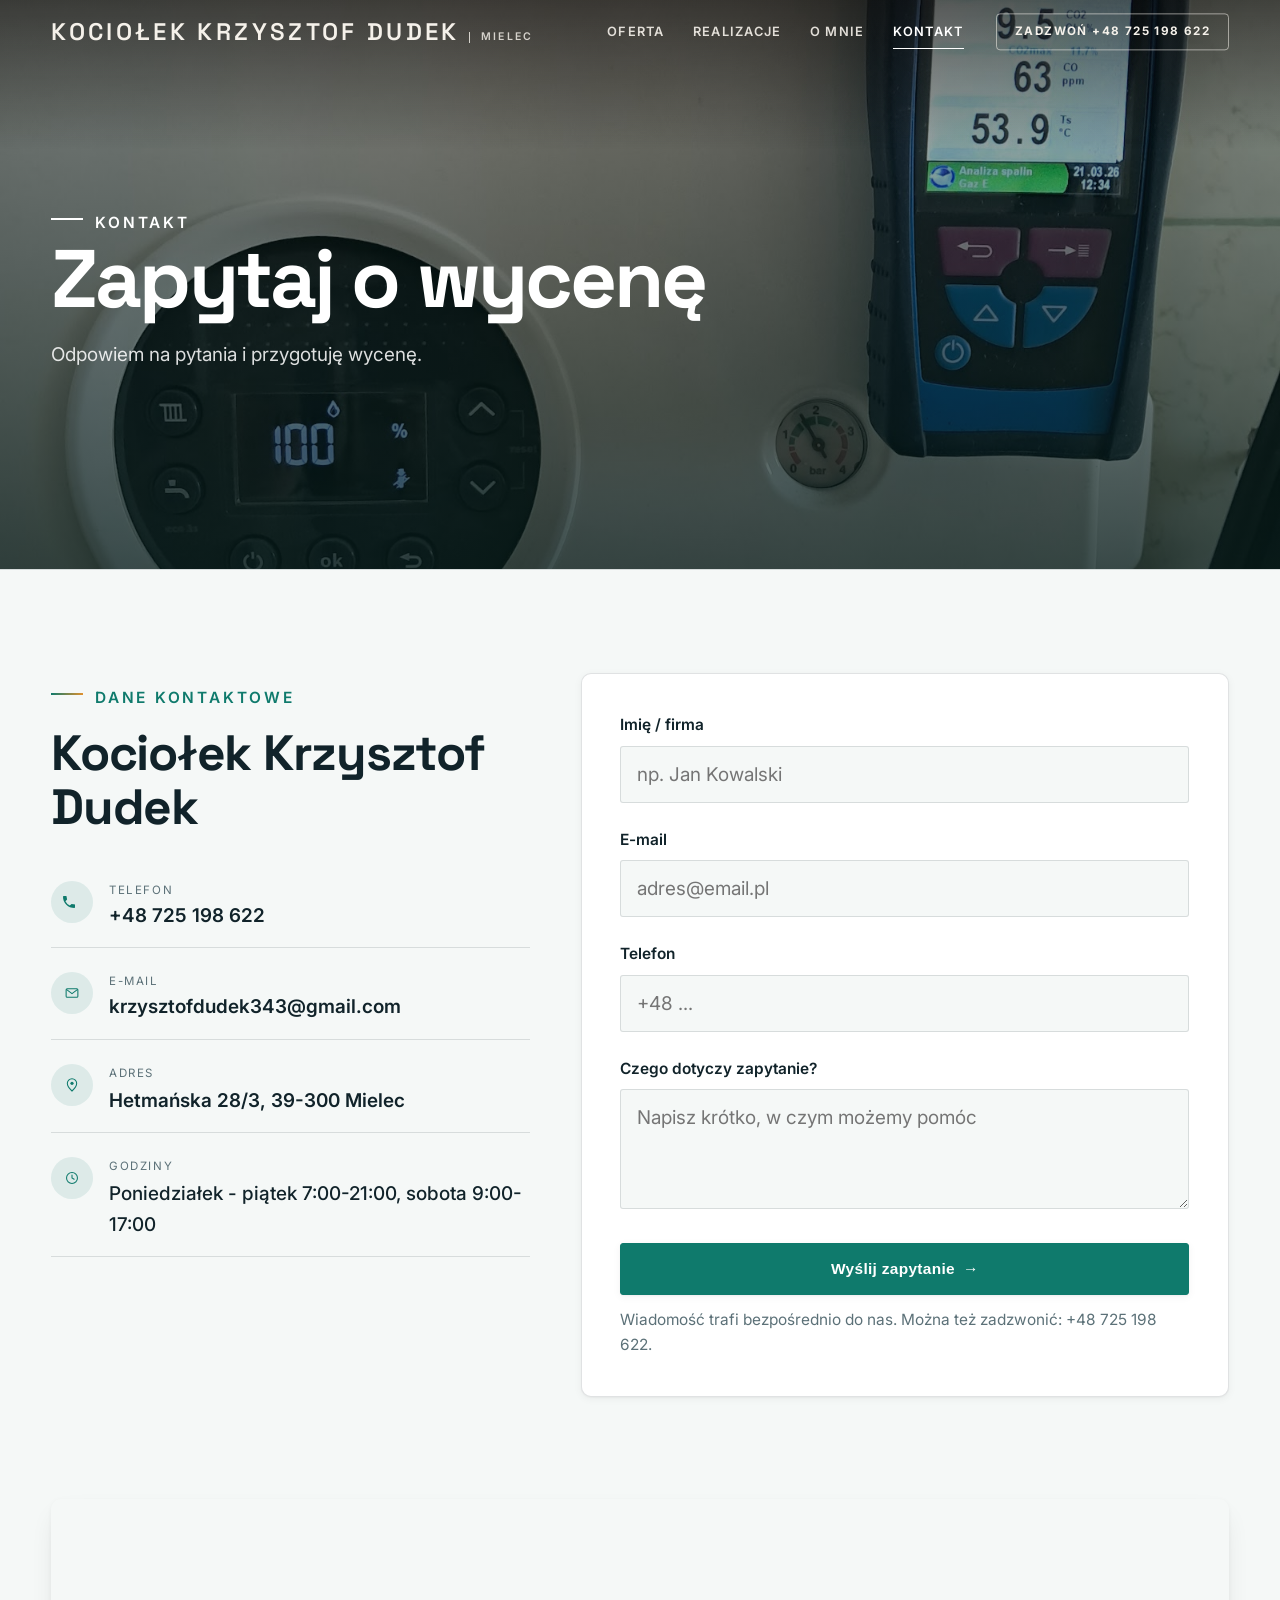
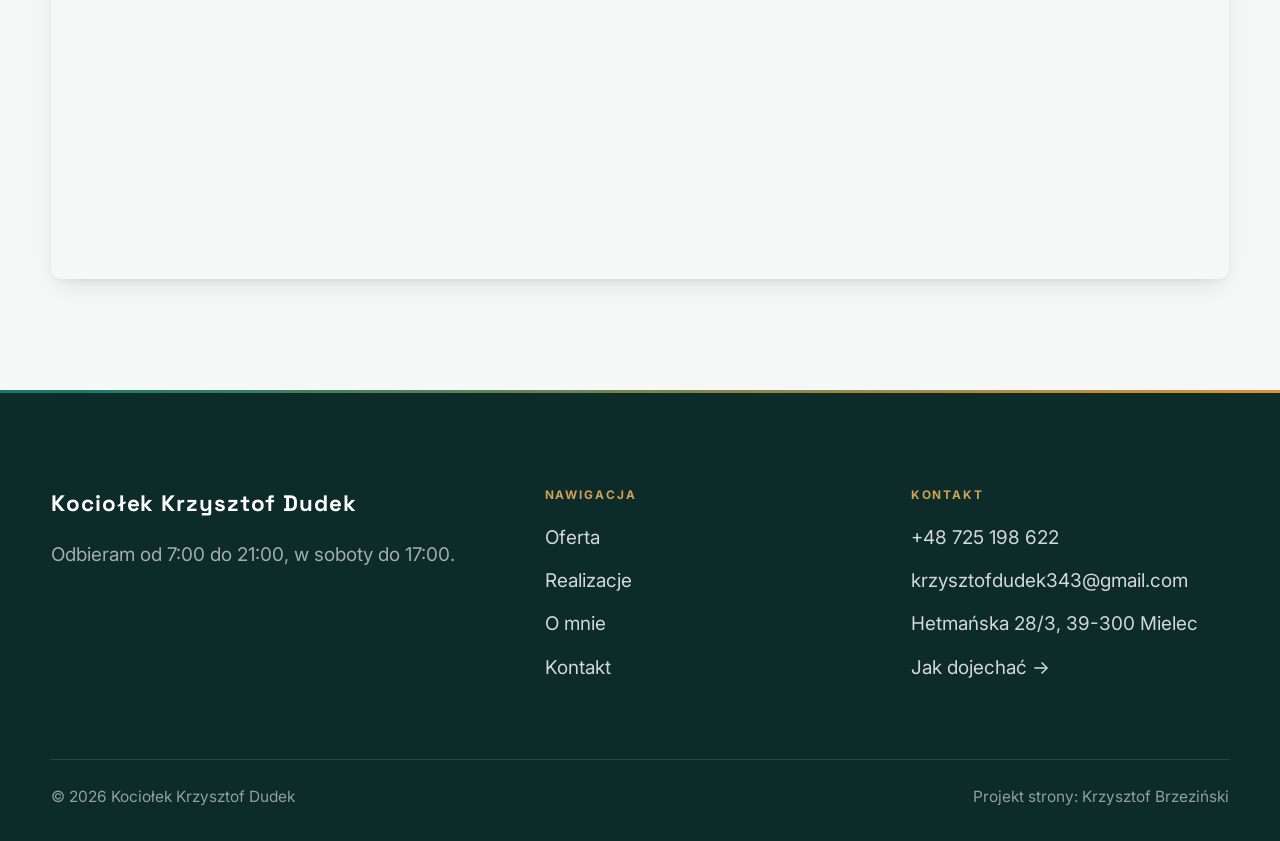
==== commit 8ab02cd9: "[claude-edit][cmt:24e67338-2219-4e59-82ca-cec43cd07d69] zywsza paleta (petrol+bursztyn) + warstwa ch" ====
--- a/kontakt.html
+++ b/kontakt.html
@@ -8,6 +8,7 @@
 <link rel="preconnect" href="https://fonts.googleapis.com">
 <link rel="preconnect" href="https://fonts.gstatic.com" crossorigin>
 <link href="https://fonts.googleapis.com/css2?family=Space+Grotesk:wght@500;600;700&family=Inter:wght@400;500;600&display=swap" rel="stylesheet">
+<meta name="theme-color" content="#0C2B29">
 <link rel="stylesheet" href="assets/styles.css">
 </head>
 <body>
@@ -18,7 +19,7 @@
     <nav class="nav-links">
       <a href="oferta.html">Oferta</a>
       <a href="realizacje.html">Realizacje</a>
-      <a href="o-nas.html">O nas</a>
+      <a href="o-nas.html">O mnie</a>
       <a href="kontakt.html" class="active">Kontakt</a>
       <a href="tel:+48725198622" class="btn btn-accent">Zadzwoń +48 725 198 622</a>
     </nav>
@@ -78,7 +79,7 @@
         <h4>Nawigacja</h4>
         <a href="oferta.html">Oferta</a>
         <a href="realizacje.html">Realizacje</a>
-        <a href="o-nas.html">O nas</a>
+        <a href="o-nas.html">O mnie</a>
         <a href="kontakt.html">Kontakt</a>
       </div>
       <div class="foot-col">
--- a/assets/styles.css
+++ b/assets/styles.css
@@ -5,18 +5,20 @@
    ============================================================ */
 
 :root{
-  /* PALETA — jasna, architektoniczna, chłodna */
-  --paper:#F4F6F8;          /* główne tło */
-  --paper-2:#E7EBEF;        /* sekcje alternatywne (chłodny jasny szary) */
-  --paper-3:#E7EBEF;        /* delikatne wypełnienia */
-  --ink:#15212E;            /* tekst główny — chłodny grafit */
-  --ink-soft:#243443;       /* nagłówki drugorzędne */
-  --muted:#6B7785;          /* tekst poboczny */
-  --line:rgba(21,33,46,.12);/* hairline */
-  --accent:#E8A317;         /* stonowany petrol-slate — jedyny akcent */
-  --accent-d:#C9870C;
-  --accent-soft:rgba(232,163,23,.10);
-  --dark:#15212E;           /* sekcje ciemne (stopka/CTA) */
+  /* PALETA — petrol + bursztyn (żywa, ale stonowana; 29.07.2026) */
+  --paper:#F5F8F7;          /* główne tło */
+  --paper-2:#E7F0ED;        /* sekcje alternatywne (chłodna zieleń-mgła) */
+  --paper-3:#DCE9E5;        /* delikatne wypełnienia */
+  --ink:#11232A;            /* tekst główny — głęboki morski grafit */
+  --ink-soft:#1F3D45;       /* nagłówki drugorzędne */
+  --muted:#5C7178;          /* tekst poboczny */
+  --line:rgba(17,35,42,.13);/* hairline */
+  --accent:#0F7A6C;         /* petrol/morski — akcent główny */
+  --accent-d:#0A5A50;
+  --accent-soft:rgba(15,122,108,.10);
+  --accent-2:#E0912F;       /* bursztyn — akcent drugi (grafika, ciemne tła) */
+  --accent-2-d:#96570F;     /* bursztyn ciemny — bursztyn jako TEKST na jasnym */
+  --dark:#0C2B29;           /* sekcje ciemne (stopka/CTA/opinie) */
 
   /* ODSTĘPY — skala 4/8 */
   --space-1:4px; --space-2:8px; --space-3:12px; --space-4:16px; --space-5:24px;
@@ -900,5 +902,148 @@
 }
 
 
-/* === auto-paleta ze zdjęć klienta (dopasowanie do estetyki socials) === */
-:root{--accent:#9C6135;--accent-d:#7A4924;--accent-soft:rgba(156,97,53,0.10);--paper:#F9F9F8;--paper-2:#EFEEED;--paper-3:#E8E7E5;}
+/* ============================================================
+   ŻYWA PALETA + WARSTWA CHARAKTERU (29.07.2026)
+   ------------------------------------------------------------
+   PO CO: poprzednia paleta (brąz/terakota #9C6135 na kremowym) była poprawna,
+   ale bezbarwna - cała strona czytała się jako jeden beżowy blok.
+   TERAZ: petrol/morski (woda, instalacje) + bursztyn (ciepło, kotły) na chłodnym
+   off-white. Żywe, ale stonowane - zero neonu, zero gradientowych tęcz.
+   Ta warstwa jest OSTATNIA w pliku, więc wygrywa z blokiem bazowym :root wyżej
+   (który dostał te same wartości - trzymamy jedno źródło prawdy, nie dwa).
+   KONTRASTY policzone: petrol na papierze 4.9:1, biel na petrolu 5.2:1,
+   bursztyn tylko jako GRAFIKA na jasnym (2.4:1) albo tekst na ciemnym (5.9:1);
+   bursztyn jako tekst na jasnym = wyłącznie --accent-2-d (5.4:1).
+   ============================================================ */
+:root{
+  --accent:#0F7A6C;--accent-d:#0A5A50;--accent-soft:rgba(15,122,108,.10);
+  --accent-2:#E0912F;--accent-2-d:#96570F;
+  --paper:#F5F8F7;--paper-2:#E7F0ED;--paper-3:#DCE9E5;
+  --ink:#11232A;--ink-soft:#1F3D45;--muted:#5C7178;
+  --line:rgba(17,35,42,.13);--dark:#0C2B29;
+}
+
+/* --- KONTRAST: poprzednia skórka miała bursztyn pod CIEMNYM tekstem. Petrol jest
+   ciemny, więc tekst na nim musi być BIAŁY (5.2:1), inaczej przycisk staje się nieczytelny. --- */
+.btn-accent{background:var(--accent);color:#fff;border-color:var(--accent)}
+.btn-accent:hover{background:var(--accent-d);border-color:var(--accent-d);color:#fff}
+.nav .nav-links a.btn-accent,
+.nav .nav-links a.btn-accent:hover{background:var(--accent);border-color:var(--accent);color:#fff}
+.nav:not(.nav-solid) .nav-links a.btn-accent{background:transparent;border-color:rgba(245,241,234,.55);color:#f5f1ea}
+.nav:not(.nav-solid) .nav-links a.btn-accent:hover{background:var(--accent);border-color:var(--accent);color:#fff}
+.sticky-call .sc-call{background:var(--accent);color:#fff}
+.ba-handle span::before{border-right-color:#fff}
+.ba-handle span::after{border-left-color:#fff}
+::selection{background:var(--accent);color:#fff}
+
+/* --- SYGNATURA GRAFICZNA: dwukolorowa kreska (petrol -> bursztyn) zamiast szarej hairline.
+   Wraca w nagłówkach sekcji, kickerach, na górze stopki i w pasku postępu. --- */
+.eyebrow::before{height:2px;width:32px;background:linear-gradient(90deg,var(--accent),var(--accent-2));margin-top:.55em}
+.head h2::after{height:3px;border-radius:2px;background:linear-gradient(90deg,var(--accent),var(--accent-2))}
+.head.reveal.in h2::after,.head.center.reveal.in h2::after{width:72px}
+.mt-progress{background:linear-gradient(90deg,var(--accent),var(--accent-2))}
+
+/* --- HERO: przyciemnienie w kolorze marki (morskie, nie czarne) + bursztynowy kicker --- */
+.hero-fach::after{background:linear-gradient(102deg,rgba(7,30,28,.95) 0%,rgba(7,30,28,.9) 30%,rgba(8,33,31,.74) 55%,rgba(9,36,34,.4) 78%,rgba(9,36,34,.24) 100%)}
+.hf-kicker{color:#F2B75E}
+.hf-kicker::before{background:#F2B75E}
+.hf-phone-num .ico-tel{color:var(--accent-2)}
+.hf-trust{border-top-color:rgba(242,183,94,.34)}
+.pagehead::after{background:linear-gradient(180deg,rgba(9,34,32,.3),rgba(8,30,28,.74))}
+
+/* --- PASEK OBIETNIC: delikatny gradient tła + bursztynowe przecinki --- */
+.fach-promise{background:linear-gradient(90deg,var(--paper-2),var(--paper-3) 50%,var(--paper-2))}
+.fp-row li:not(:last-child)::after{background:var(--accent-2)}
+/* pasek z oceną Google to jedna pigułka - przy pełnym paddingu sekcji (128px)
+   zostawał wokół niej pusty ekran wyglądający na błąd. Zwężamy do paska. */
+.trust-bar{padding-block:0}
+.trust-bar .wrap{padding-block:var(--space-6)}
+.tb-google{background:#fff;border:1px solid rgba(15,122,108,.28)}
+.tb-google .ico-star{color:var(--accent-2-d)}
+.hf-trust .ico-star{color:var(--accent-2)}
+
+/* --- PROCES: numery w kolorze, kropka osi bursztynowa (było wszystko szare) --- */
+.proces-line .pno{color:var(--accent);font-size:1.9rem}
+.proces-line li::after{background:var(--accent-2);box-shadow:0 0 0 4px var(--paper-2)}
+
+/* --- BRAMY-ZDJĘCIA: barwna poświata marki na hover + bursztynowa kreska pod tytułem --- */
+.gateway::after{background:linear-gradient(180deg,transparent 34%,rgba(8,33,31,.82))}
+.gateway::before{content:"";position:absolute;inset:0;z-index:1;pointer-events:none;opacity:0;
+  background:linear-gradient(180deg,rgba(15,122,108,0) 30%,rgba(15,122,108,.55));transition:opacity .5s var(--ease)}
+.gateway:hover::before{opacity:1}
+.gateway .g-ttl::before{content:"";display:block;width:26px;height:2px;background:var(--accent-2);margin-bottom:.7rem;transition:width .45s var(--ease)}
+.gateway:hover .g-ttl::before{width:58px}
+
+/* --- LISTA USŁUG: numeracja 01-06 + podświetlenie wiersza. To była najbardziej
+   monotonna sekcja strony - sześć identycznych bloków tekstu bez punktu zaczepienia. --- */
+.fach-uslugi .fu-list{counter-reset:fu}
+.fu-row{counter-increment:fu;position:relative;padding-inline:var(--space-4);
+  margin-inline:calc(var(--space-4) * -1);transition:background .35s var(--ease)}
+.fu-row::before{content:"";position:absolute;left:0;top:-1px;bottom:0;width:2px;background:var(--accent);
+  transform:scaleY(0);transform-origin:top;transition:transform .4s var(--ease)}
+.fu-row:hover{background:linear-gradient(90deg,var(--accent-soft),transparent 65%)}
+.fu-row:hover::before{transform:scaleY(1)}
+.fu-name::before{content:counter(fu,decimal-leading-zero);display:block;font-family:var(--font-display);
+  font-size:.72rem;font-weight:700;letter-spacing:.18em;color:var(--accent);margin-bottom:.35rem}
+
+/* --- GALERIA: kafle dostają obrys marki na hover (wcześniej hover był ledwo widoczny) --- */
+.tile{border:1px solid transparent;transition:border-color .35s var(--ease),transform var(--dur) var(--ease)}
+.tile:hover{border-color:rgba(15,122,108,.45)}
+
+/* --- OPINIE NA CIEMNYM: środek strony dostaje pełnoekranowy, głęboko morski blok.
+   Rytm jasne-ciemne-jasne to najprostszy sposób, żeby strona przestała być „jedną płachtą". --- */
+.opinie{background:var(--dark);color:#fff;position:relative;overflow:hidden}
+.opinie::before{content:"";position:absolute;right:-140px;top:-120px;width:460px;height:460px;border-radius:50%;
+  background:radial-gradient(circle,rgba(224,145,47,.16),transparent 70%);pointer-events:none}
+.opinie .wrap{position:relative;z-index:2}
+.opinie h2{color:#fff}
+.opinie .eyebrow{color:#F2B75E}
+.opinie .head p{color:rgba(255,255,255,.72)}
+.op-card{background:rgba(255,255,255,.05);border:1px solid rgba(255,255,255,.13);border-radius:var(--r-md);
+  padding:var(--space-7) var(--space-6) var(--space-6);position:relative;overflow:hidden}
+/* cudzysłów siedzi WEWNĄTRZ karty (ma overflow:hidden) - ujemny top ucinał go
+   do dwóch kresek wyglądających na błąd renderowania */
+.op-card::before{content:"\201C";position:absolute;right:1.1rem;top:.9rem;font-family:Georgia,'Times New Roman',serif;
+  font-size:6.5rem;line-height:.8;color:rgba(255,255,255,.11);pointer-events:none}
+.op-card blockquote{color:rgba(255,255,255,.9);position:relative;z-index:1}
+.op-star{color:var(--accent-2)}
+.op-autor{color:#fff}
+.op-autor::before{content:"";display:block;width:22px;height:2px;background:var(--accent-2);margin-bottom:.6rem}
+
+/* --- OBSZAR: chip miasta w kolorze marki (był grafitowy jak reszta) --- */
+.obszar-list li.is-home{background:var(--accent);border-color:var(--accent);color:#fff}
+.obszar-list li:hover{border-color:var(--accent);color:var(--accent-d)}
+
+/* --- FAQ: sekcja NIE miała żadnego stylu (gołe <details> systemowe). Teraz akordeon
+   z hairline'ami i znakiem +, który przy otwarciu obraca się w x. --- */
+.faq-klinika{background:var(--paper-2)}
+.faq-list{max-width:52rem;margin-inline:auto;border-top:1px solid var(--line)}
+.faq-item{border-bottom:1px solid var(--line)}
+.faq-item summary{list-style:none;cursor:pointer;display:flex;align-items:center;justify-content:space-between;
+  gap:var(--space-5);padding:var(--space-5) 0;font-family:var(--font-display);font-weight:700;
+  font-size:1.06rem;color:var(--ink);transition:color .24s var(--ease)}
+.faq-item summary::-webkit-details-marker{display:none}
+.faq-item summary::after{content:"+";flex:none;font-family:var(--font-display);font-size:1.5rem;line-height:1;
+  color:var(--accent);transition:transform .3s var(--ease),color .24s var(--ease)}
+.faq-item summary:hover{color:var(--accent-d)}
+.faq-item[open] summary{color:var(--accent-d)}
+.faq-item[open] summary::after{transform:rotate(135deg)}
+.faq-item p{color:var(--muted);font-size:var(--text-base);line-height:1.6;padding-bottom:var(--space-5);max-width:62ch}
+
+/* --- CTA + STOPKA: ciemny morski z dwiema poświatami i kreską marki na styku --- */
+.cta::before{background:radial-gradient(circle,rgba(224,145,47,.22),transparent 70%)}
+.cta::after{content:"";position:absolute;left:-140px;bottom:-160px;width:440px;height:440px;border-radius:50%;
+  background:radial-gradient(circle,rgba(15,122,108,.38),transparent 70%);z-index:1;pointer-events:none}
+footer{position:relative}
+footer::before{content:"";position:absolute;left:0;right:0;top:0;height:3px;
+  background:linear-gradient(90deg,var(--accent),var(--accent-2))}
+.foot-brand .name{color:#fff}
+.foot-col h4{color:#F2B75E;opacity:.85}
+
+/* --- MOBILE: wiersz usług nie może wystawać poza .wrap (ujemny margines byłby
+   szerszy niż 4% marginesu kontenera i dołożyłby poziomy pasek przewijania). --- */
+@media(max-width:760px){
+  .fu-row{padding-inline:0;margin-inline:0}
+  .opinie::before{width:280px;height:280px;right:-90px;top:-80px}
+  .cta::after{width:300px;height:300px;left:-110px;bottom:-130px}
+}
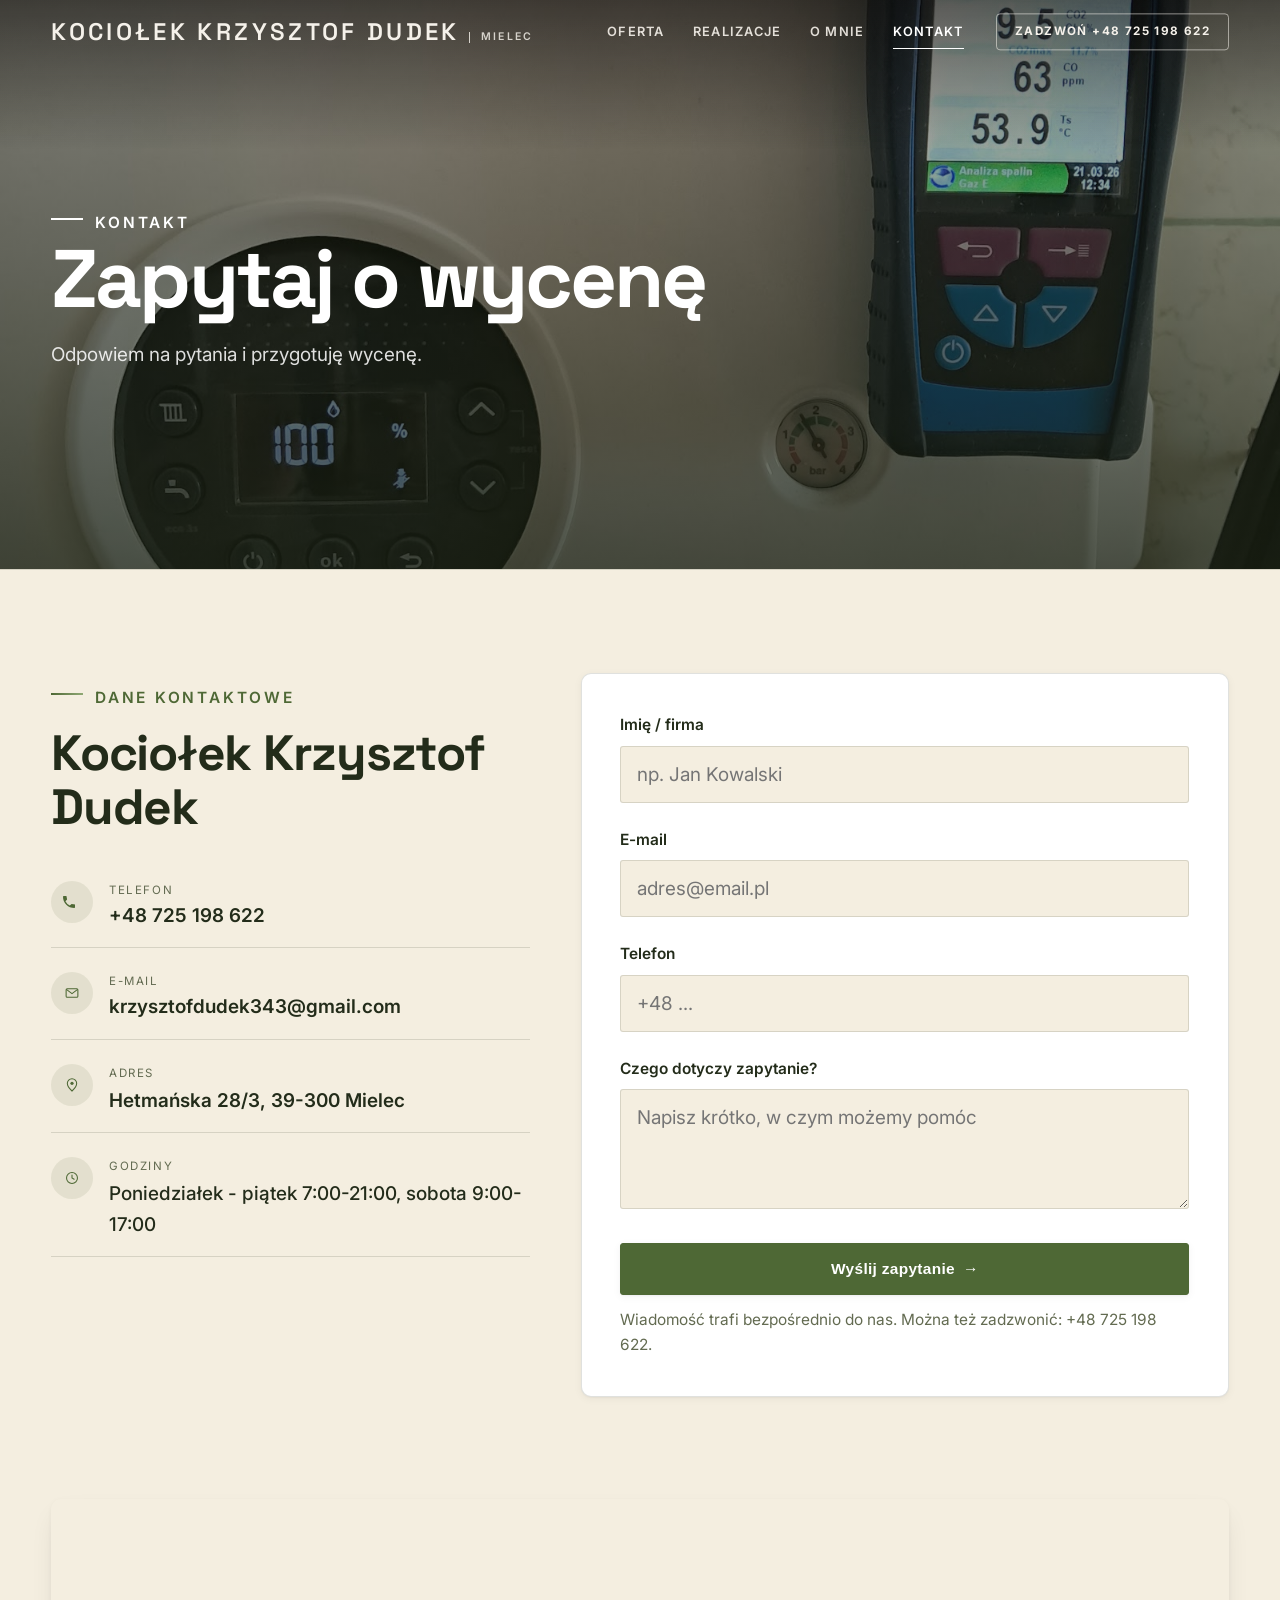
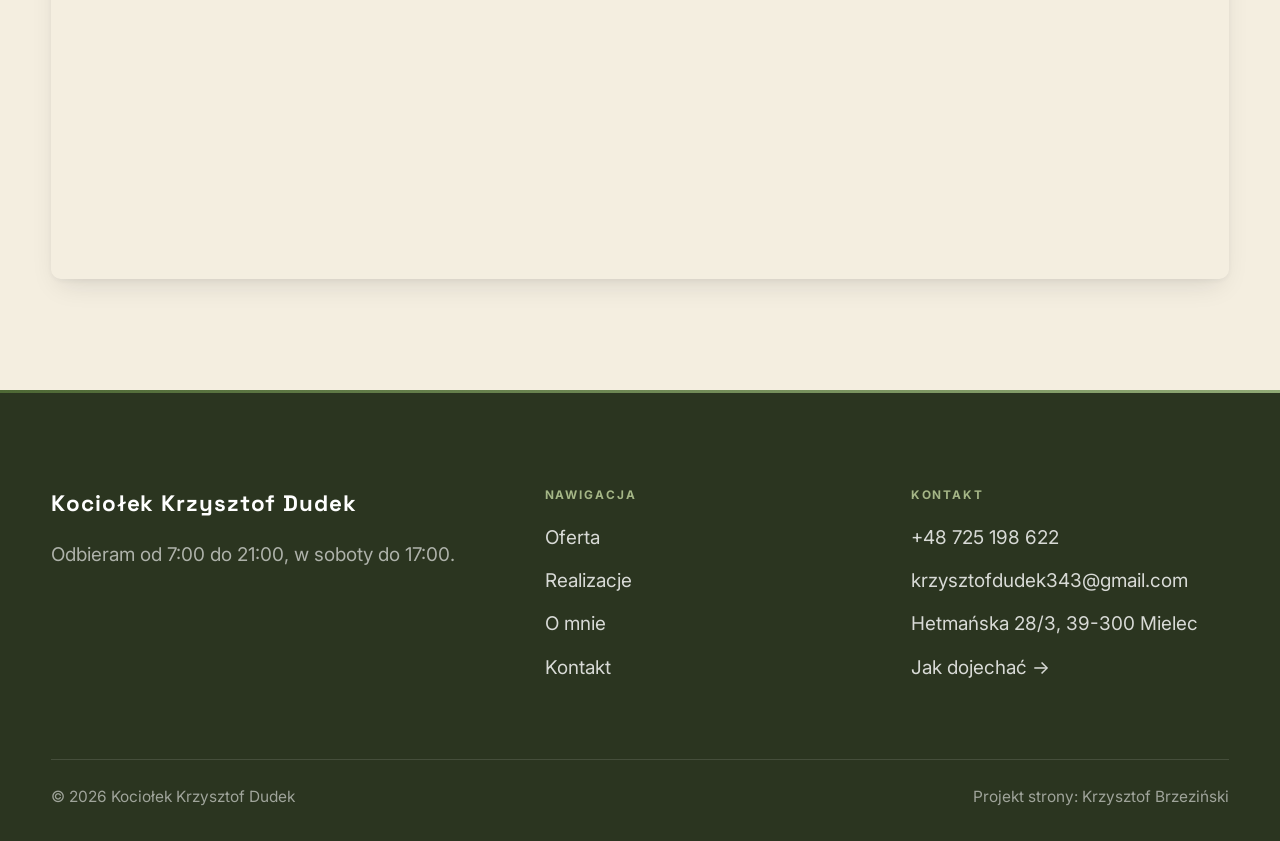
==== commit 497aafe6: "[claude-edit][cmt:b1e14b95-8e72-44c1-8c27-f130eb6768ea] bezowe tlo + zielen Tikkurila (K384 Parrot /" ====
--- a/kontakt.html
+++ b/kontakt.html
@@ -8,7 +8,7 @@
 <link rel="preconnect" href="https://fonts.googleapis.com">
 <link rel="preconnect" href="https://fonts.gstatic.com" crossorigin>
 <link href="https://fonts.googleapis.com/css2?family=Space+Grotesk:wght@500;600;700&family=Inter:wght@400;500;600&display=swap" rel="stylesheet">
-<meta name="theme-color" content="#0C2B29">
+<meta name="theme-color" content="#2B3520">
 <link rel="stylesheet" href="assets/styles.css">
 </head>
 <body>
--- a/assets/styles.css
+++ b/assets/styles.css
@@ -5,20 +5,21 @@
    ============================================================ */
 
 :root{
-  /* PALETA — petrol + bursztyn (żywa, ale stonowana; 29.07.2026) */
-  --paper:#F5F8F7;          /* główne tło */
-  --paper-2:#E7F0ED;        /* sekcje alternatywne (chłodna zieleń-mgła) */
-  --paper-3:#DCE9E5;        /* delikatne wypełnienia */
-  --ink:#11232A;            /* tekst główny — głęboki morski grafit */
-  --ink-soft:#1F3D45;       /* nagłówki drugorzędne */
-  --muted:#5C7178;          /* tekst poboczny */
-  --line:rgba(17,35,42,.13);/* hairline */
-  --accent:#0F7A6C;         /* petrol/morski — akcent główny */
-  --accent-d:#0A5A50;
-  --accent-soft:rgba(15,122,108,.10);
-  --accent-2:#E0912F;       /* bursztyn — akcent drugi (grafika, ciemne tła) */
-  --accent-2-d:#96570F;     /* bursztyn ciemny — bursztyn jako TEKST na jasnym */
-  --dark:#0C2B29;           /* sekcje ciemne (stopka/CTA/opinie) */
+  /* PALETA — beż + zieleń Tikkurila (29.07.2026) */
+  --paper:#F4EEE0;          /* główne tło — beż */
+  --paper-2:#EBE2CF;        /* sekcje alternatywne — beż ciemniejszy */
+  --paper-3:#E1D6BF;        /* delikatne wypełnienia — piaskowy */
+  --ink:#232C1A;            /* tekst główny — głęboka zieleń butelkowa */
+  --ink-soft:#38472B;       /* nagłówki drugorzędne */
+  --muted:#636B51;          /* tekst poboczny — zgaszona oliwka */
+  --line:rgba(35,44,26,.14);/* hairline */
+  --accent:#4E6835;         /* zieleń K384 Parrot przyciemniona — akcent główny (czytelny tekst) */
+  --accent-d:#3C5227;
+  --accent-soft:rgba(78,104,53,.10);
+  --accent-2:#90A975;       /* K384 Parrot w oryginale — grafika i ciemne tła */
+  --accent-2-d:#5E7640;     /* Parrot ciemny — jako znak graficzny na jasnym */
+  --accent-3:#BACD98;       /* J383 Tinkerbell — jasna zieleń na ciemnych sekcjach */
+  --dark:#2B3520;           /* sekcje ciemne (stopka/CTA/opinie) — leśna zieleń */
 
   /* ODSTĘPY — skala 4/8 */
   --space-1:4px; --space-2:8px; --space-3:12px; --space-4:16px; --space-5:24px;
@@ -903,28 +904,28 @@
 
 
 /* ============================================================
-   ŻYWA PALETA + WARSTWA CHARAKTERU (29.07.2026)
+   BEŻ + ZIELEŃ TIKKURILA (29.07.2026, prośba Agaty)
    ------------------------------------------------------------
-   PO CO: poprzednia paleta (brąz/terakota #9C6135 na kremowym) była poprawna,
-   ale bezbarwna - cała strona czytała się jako jeden beżowy blok.
-   TERAZ: petrol/morski (woda, instalacje) + bursztyn (ciepło, kotły) na chłodnym
-   off-white. Żywe, ale stonowane - zero neonu, zero gradientowych tęcz.
+   PO CO: wcześniejszy akcent bursztynowy czytał się jako brąz. Teraz tło jest
+   BEŻOWE, a cała warstwa napisów i akcentów jedzie na zieleni Tikkurila:
+   K384 Parrot (#90A975) + J383 Tinkerbell (#BACD98) na jasne akcenty.
    Ta warstwa jest OSTATNIA w pliku, więc wygrywa z blokiem bazowym :root wyżej
    (który dostał te same wartości - trzymamy jedno źródło prawdy, nie dwa).
-   KONTRASTY policzone: petrol na papierze 4.9:1, biel na petrolu 5.2:1,
-   bursztyn tylko jako GRAFIKA na jasnym (2.4:1) albo tekst na ciemnym (5.9:1);
-   bursztyn jako tekst na jasnym = wyłącznie --accent-2-d (5.4:1).
+   KONTRASTY policzone (WCAG): tekst na beżu 12.6:1, --accent (Parrot
+   przyciemniony, bo czysty #90A975 na beżu daje 2.2:1 = nieczytelny) 5.4:1,
+   biel na --accent 6.3:1, Parrot na ciemnej zieleni 5.0:1,
+   Tinkerbell na ciemnej zieleni 7.5:1.
    ============================================================ */
 :root{
-  --accent:#0F7A6C;--accent-d:#0A5A50;--accent-soft:rgba(15,122,108,.10);
-  --accent-2:#E0912F;--accent-2-d:#96570F;
-  --paper:#F5F8F7;--paper-2:#E7F0ED;--paper-3:#DCE9E5;
-  --ink:#11232A;--ink-soft:#1F3D45;--muted:#5C7178;
-  --line:rgba(17,35,42,.13);--dark:#0C2B29;
-}
-
-/* --- KONTRAST: poprzednia skórka miała bursztyn pod CIEMNYM tekstem. Petrol jest
-   ciemny, więc tekst na nim musi być BIAŁY (5.2:1), inaczej przycisk staje się nieczytelny. --- */
+  --accent:#4E6835;--accent-d:#3C5227;--accent-soft:rgba(78,104,53,.10);
+  --accent-2:#90A975;--accent-2-d:#5E7640;--accent-3:#BACD98;
+  --paper:#F4EEE0;--paper-2:#EBE2CF;--paper-3:#E1D6BF;
+  --ink:#232C1A;--ink-soft:#38472B;--muted:#636B51;
+  --line:rgba(35,44,26,.14);--dark:#2B3520;
+}
+
+/* --- KONTRAST: --accent jest ciemną zielenią, więc tekst na nim musi być BIAŁY
+   (6.3:1), inaczej przycisk staje się nieczytelny. --- */
 .btn-accent{background:var(--accent);color:#fff;border-color:var(--accent)}
 .btn-accent:hover{background:var(--accent-d);border-color:var(--accent-d);color:#fff}
 .nav .nav-links a.btn-accent,
@@ -936,40 +937,52 @@
 .ba-handle span::after{border-left-color:#fff}
 ::selection{background:var(--accent);color:#fff}
 
-/* --- SYGNATURA GRAFICZNA: dwukolorowa kreska (petrol -> bursztyn) zamiast szarej hairline.
+/* --- SYGNATURA GRAFICZNA: dwutonowa kreska (zieleń ciemna -> Parrot) zamiast szarej hairline.
    Wraca w nagłówkach sekcji, kickerach, na górze stopki i w pasku postępu. --- */
 .eyebrow::before{height:2px;width:32px;background:linear-gradient(90deg,var(--accent),var(--accent-2));margin-top:.55em}
 .head h2::after{height:3px;border-radius:2px;background:linear-gradient(90deg,var(--accent),var(--accent-2))}
 .head.reveal.in h2::after,.head.center.reveal.in h2::after{width:72px}
 .mt-progress{background:linear-gradient(90deg,var(--accent),var(--accent-2))}
 
-/* --- HERO: przyciemnienie w kolorze marki (morskie, nie czarne) + bursztynowy kicker --- */
-.hero-fach::after{background:linear-gradient(102deg,rgba(7,30,28,.95) 0%,rgba(7,30,28,.9) 30%,rgba(8,33,31,.74) 55%,rgba(9,36,34,.4) 78%,rgba(9,36,34,.24) 100%)}
-.hf-kicker{color:#F2B75E}
-.hf-kicker::before{background:#F2B75E}
+/* --- HERO: przyciemnienie w kolorze marki (leśna zieleń, nie czarne) + zielone napisy.
+   Kicker = K384 Parrot (5.0:1 na tym overlayu), akcent w H1 = J383 Tinkerbell (7.5:1)
+   - dwa odcienie z tej samej rodziny, dokładnie te z prośby.
+   Wersja mobilna gradientu MUSI być powtórzona tutaj: media query nie podbija
+   specyficzności, a ta warstwa jest niżej w pliku, więc bez tego telefon dostawał
+   gradient boczny (od lewej) i końcówki linii lądowały na jasnym zdjęciu. --- */
+.hero-fach::after{background:linear-gradient(102deg,rgba(26,33,18,.95) 0%,rgba(26,33,18,.9) 30%,rgba(30,37,21,.74) 55%,rgba(32,40,23,.4) 78%,rgba(32,40,23,.24) 100%)}
+@media(max-width:820px){
+  .hero-fach::after{background:linear-gradient(178deg,rgba(26,33,18,.72) 0%,rgba(28,35,20,.88) 55%,rgba(26,33,18,.95) 100%)}
+}
+.hero-fach{--accent-lit:#90A975;--accent-strong:#BACD98}
+@supports (color:color-mix(in srgb,red,#fff)){
+  .hero-fach{--accent-lit:#90A975;--accent-strong:#BACD98}
+}
+.hf-kicker{color:var(--accent-2)}
+.hf-kicker::before{background:var(--accent-2)}
 .hf-phone-num .ico-tel{color:var(--accent-2)}
-.hf-trust{border-top-color:rgba(242,183,94,.34)}
-.pagehead::after{background:linear-gradient(180deg,rgba(9,34,32,.3),rgba(8,30,28,.74))}
-
-/* --- PASEK OBIETNIC: delikatny gradient tła + bursztynowe przecinki --- */
+.hf-trust{border-top-color:rgba(144,169,117,.42)}
+.pagehead::after{background:linear-gradient(180deg,rgba(32,40,23,.3),rgba(28,35,20,.74))}
+
+/* --- PASEK OBIETNIC: delikatny gradient tła + zielone przecinki (Parrot) --- */
 .fach-promise{background:linear-gradient(90deg,var(--paper-2),var(--paper-3) 50%,var(--paper-2))}
 .fp-row li:not(:last-child)::after{background:var(--accent-2)}
 /* pasek z oceną Google to jedna pigułka - przy pełnym paddingu sekcji (128px)
    zostawał wokół niej pusty ekran wyglądający na błąd. Zwężamy do paska. */
 .trust-bar{padding-block:0}
 .trust-bar .wrap{padding-block:var(--space-6)}
-.tb-google{background:#fff;border:1px solid rgba(15,122,108,.28)}
+.tb-google{background:#fff;border:1px solid rgba(78,104,53,.32)}
 .tb-google .ico-star{color:var(--accent-2-d)}
 .hf-trust .ico-star{color:var(--accent-2)}
 
-/* --- PROCES: numery w kolorze, kropka osi bursztynowa (było wszystko szare) --- */
+/* --- PROCES: numery w kolorze, kropka osi w Parrot (było wszystko szare) --- */
 .proces-line .pno{color:var(--accent);font-size:1.9rem}
 .proces-line li::after{background:var(--accent-2);box-shadow:0 0 0 4px var(--paper-2)}
 
-/* --- BRAMY-ZDJĘCIA: barwna poświata marki na hover + bursztynowa kreska pod tytułem --- */
-.gateway::after{background:linear-gradient(180deg,transparent 34%,rgba(8,33,31,.82))}
+/* --- BRAMY-ZDJĘCIA: barwna poświata marki na hover + zielona kreska pod tytułem --- */
+.gateway::after{background:linear-gradient(180deg,transparent 34%,rgba(30,37,21,.82))}
 .gateway::before{content:"";position:absolute;inset:0;z-index:1;pointer-events:none;opacity:0;
-  background:linear-gradient(180deg,rgba(15,122,108,0) 30%,rgba(15,122,108,.55));transition:opacity .5s var(--ease)}
+  background:linear-gradient(180deg,rgba(78,104,53,0) 30%,rgba(78,104,53,.55));transition:opacity .5s var(--ease)}
 .gateway:hover::before{opacity:1}
 .gateway .g-ttl::before{content:"";display:block;width:26px;height:2px;background:var(--accent-2);margin-bottom:.7rem;transition:width .45s var(--ease)}
 .gateway:hover .g-ttl::before{width:58px}
@@ -988,16 +1001,16 @@
 
 /* --- GALERIA: kafle dostają obrys marki na hover (wcześniej hover był ledwo widoczny) --- */
 .tile{border:1px solid transparent;transition:border-color .35s var(--ease),transform var(--dur) var(--ease)}
-.tile:hover{border-color:rgba(15,122,108,.45)}
-
-/* --- OPINIE NA CIEMNYM: środek strony dostaje pełnoekranowy, głęboko morski blok.
+.tile:hover{border-color:rgba(78,104,53,.48)}
+
+/* --- OPINIE NA CIEMNYM: środek strony dostaje pełnoekranowy, leśnozielony blok.
    Rytm jasne-ciemne-jasne to najprostszy sposób, żeby strona przestała być „jedną płachtą". --- */
 .opinie{background:var(--dark);color:#fff;position:relative;overflow:hidden}
 .opinie::before{content:"";position:absolute;right:-140px;top:-120px;width:460px;height:460px;border-radius:50%;
-  background:radial-gradient(circle,rgba(224,145,47,.16),transparent 70%);pointer-events:none}
+  background:radial-gradient(circle,rgba(144,169,117,.20),transparent 70%);pointer-events:none}
 .opinie .wrap{position:relative;z-index:2}
 .opinie h2{color:#fff}
-.opinie .eyebrow{color:#F2B75E}
+.opinie .eyebrow{color:var(--accent-3)}
 .opinie .head p{color:rgba(255,255,255,.72)}
 .op-card{background:rgba(255,255,255,.05);border:1px solid rgba(255,255,255,.13);border-radius:var(--r-md);
   padding:var(--space-7) var(--space-6) var(--space-6);position:relative;overflow:hidden}
@@ -1030,15 +1043,15 @@
 .faq-item[open] summary::after{transform:rotate(135deg)}
 .faq-item p{color:var(--muted);font-size:var(--text-base);line-height:1.6;padding-bottom:var(--space-5);max-width:62ch}
 
-/* --- CTA + STOPKA: ciemny morski z dwiema poświatami i kreską marki na styku --- */
-.cta::before{background:radial-gradient(circle,rgba(224,145,47,.22),transparent 70%)}
+/* --- CTA + STOPKA: ciemna zieleń z dwiema poświatami i kreską marki na styku --- */
+.cta::before{background:radial-gradient(circle,rgba(144,169,117,.26),transparent 70%)}
 .cta::after{content:"";position:absolute;left:-140px;bottom:-160px;width:440px;height:440px;border-radius:50%;
-  background:radial-gradient(circle,rgba(15,122,108,.38),transparent 70%);z-index:1;pointer-events:none}
+  background:radial-gradient(circle,rgba(78,104,53,.40),transparent 70%);z-index:1;pointer-events:none}
 footer{position:relative}
 footer::before{content:"";position:absolute;left:0;right:0;top:0;height:3px;
   background:linear-gradient(90deg,var(--accent),var(--accent-2))}
 .foot-brand .name{color:#fff}
-.foot-col h4{color:#F2B75E;opacity:.85}
+.foot-col h4{color:var(--accent-3);opacity:.85}
 
 /* --- MOBILE: wiersz usług nie może wystawać poza .wrap (ujemny margines byłby
    szerszy niż 4% marginesu kontenera i dołożyłby poziomy pasek przewijania). --- */
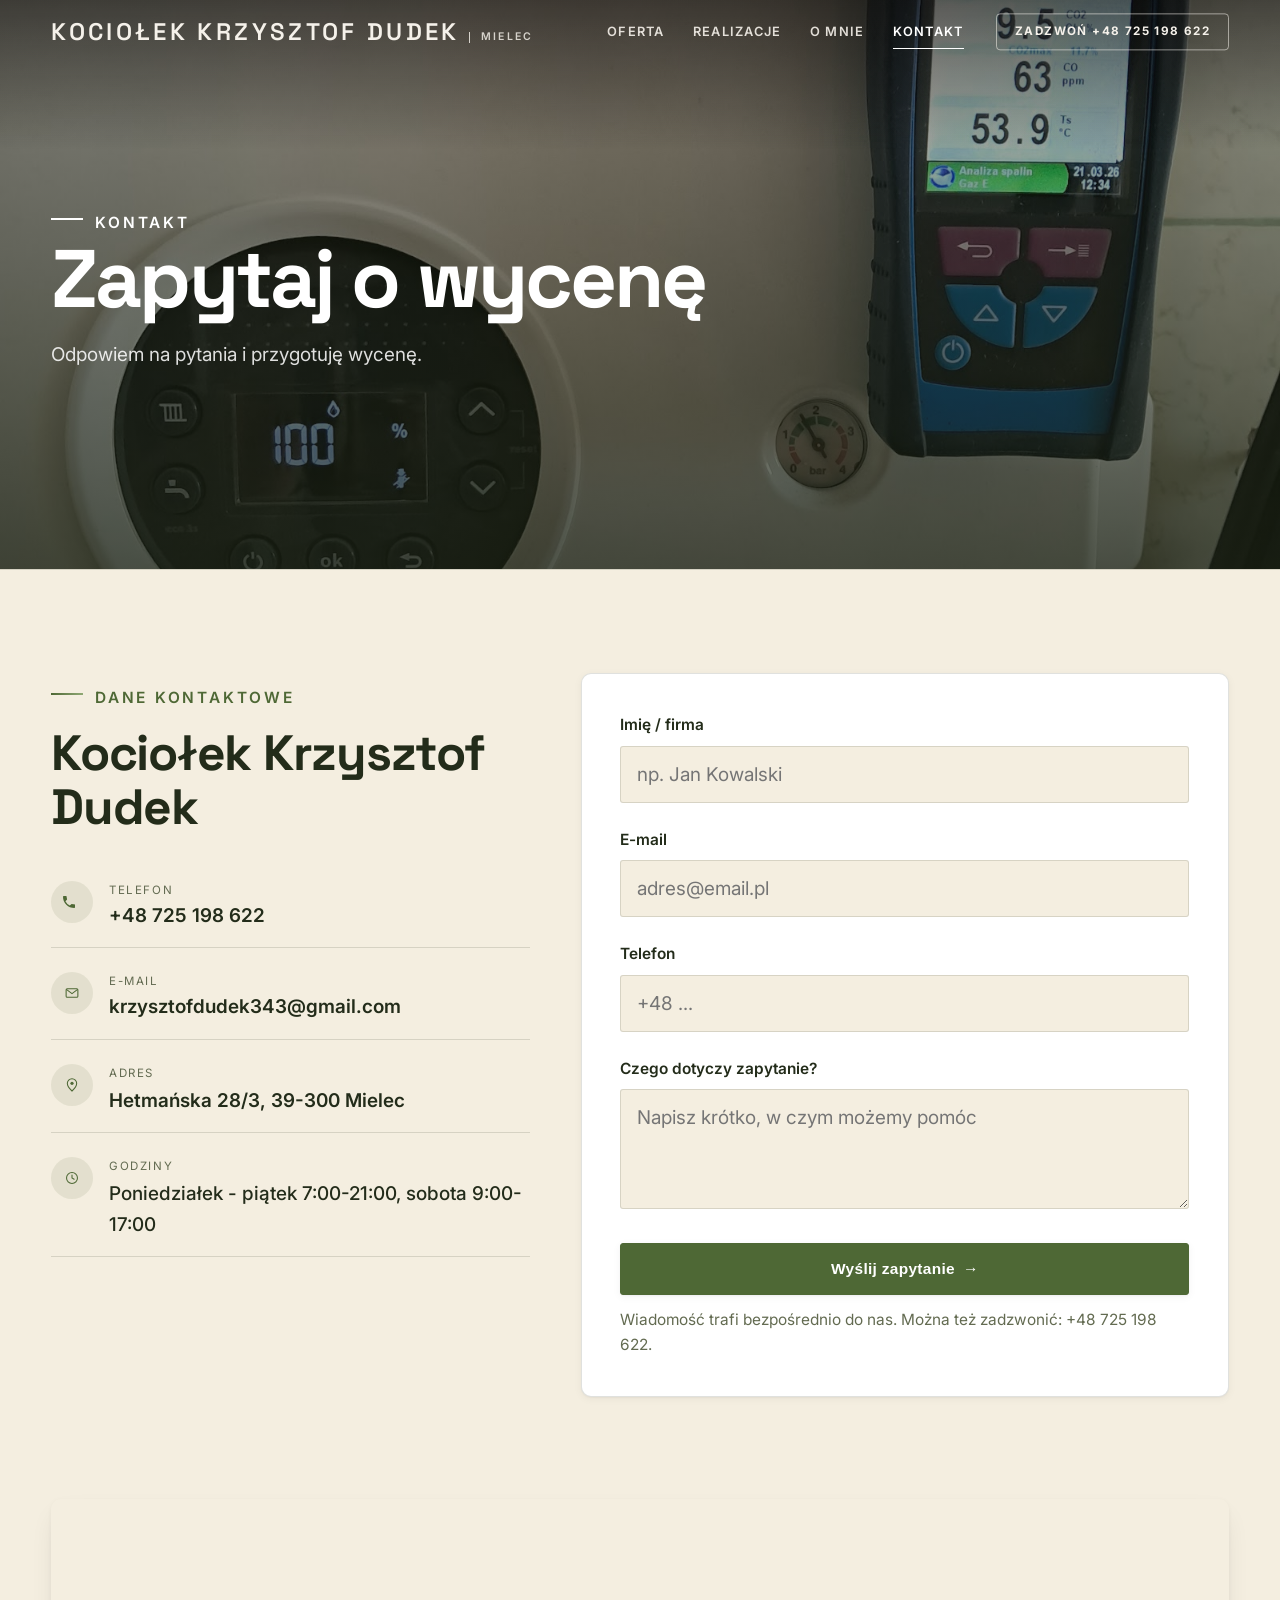
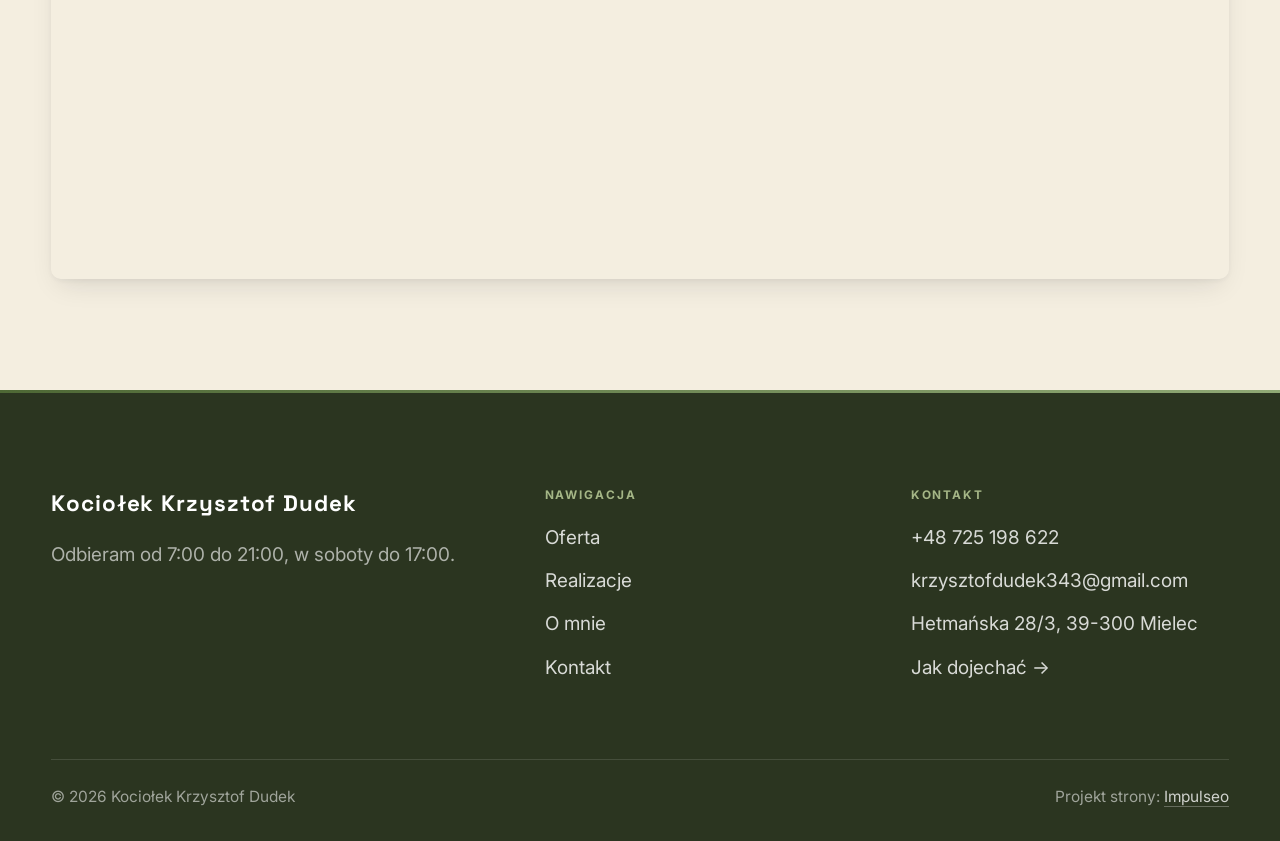
==== commit 34c37971: "Stopka: podpis Impulseo z linkiem + poprawka znikajacego napisu w naglowku" ====
--- a/kontakt.html
+++ b/kontakt.html
@@ -92,7 +92,7 @@
     </div>
     <div class="foot-bot">
       <span>© 2026 Kociołek Krzysztof Dudek</span>
-      <span>Projekt strony: Krzysztof Brzeziński</span>
+      <span>Projekt strony: <a class="foot-credit" href="https://impulseo.pl" target="_blank" rel="noopener">Impulseo</a></span>
     </div>
   </div>
 </footer>
--- a/assets/styles.css
+++ b/assets/styles.css
@@ -1,7 +1,7 @@
 /* ============================================================
    STOLBASZ — premium, architektoniczny B2B fit-out
    Jasna paleta, zero brązu. System wg premium-web-craft.
-   Projekt strony: Krzysztof Brzeziński
+   Projekt strony: Impulseo (impulseo.pl)
    ============================================================ */
 
 :root{
@@ -1060,3 +1060,64 @@
   .opinie::before{width:280px;height:280px;right:-90px;top:-80px}
   .cta::after{width:300px;height:300px;left:-110px;bottom:-130px}
 }
+
+/* === HERO-FIT (29.07.2026) — hero DOPASOWUJE SIĘ do wysokości okna =========================
+   Zgłoszenie K. 29.07: na jego laptopie przyciski CTA w hero były ucięte dolną krawędzią
+   (Modern House). Pomiar headless (1512x879 → realny widok 792 px): dolna krawędź CTA
+   wypadała 123 px POD ekranem. Nawet przy maksymalnym oknie (982) było -20 px.
+
+   DLACZEGO POPRZEDNI FIX NIE DZIAŁAŁ: 27.07 dołożyliśmy @media(max-height:820px) — próg.
+   Widok K. ma ~792-895 px, czyli TUŻ NAD progiem → reguła w ogóle się nie włączała.
+   Progi są kruche: każdy inny laptop/dok/pasek zakładek przesuwa granicę.
+
+   ROZWIĄZANIE: zero progów. Każdy rozmiar, który decyduje o wysokości hero (typografia,
+   odstępy, padding), dostaje `min(dotychczasowa-wartość, X svh)` — czyli na wysokim ekranie
+   nic się nie zmienia, a im niższe okno, tym płynniej mniejsze. Treści NIE ucinamy.
+
+   Doklejane na SAM KONIEC styles.css (po motion) → wygrywa kaskadę, nie rusza reguł w miejscu.
+   Weryfikacja: tools-retrofit/measure_fold.py (mierzy zapas pod CTA dla 720/800/879/982). */
+
+/* ---------- HERO KINOWY (strona główna, rodziny „editorial") ---------- */
+.hero-cine .wrap{padding-block:min(var(--space-8),4svh)}
+.hero-cine .eyebrow{margin-bottom:min(var(--space-5),2svh)}
+.hero-cine h1{font-size:min(clamp(2.9rem,2rem + 4.4vw,5.2rem),7.6svh);
+  margin-bottom:min(var(--space-5),2.4svh)}
+.hero-cine .lead{font-size:min(1.125rem,2.3svh);line-height:1.55;
+  margin-bottom:min(var(--space-7),3.2svh)}
+
+/* ---------- HERO FACHOWCY — wariant A (pełny ekran) ---------- */
+.hf-panel{padding-top:min(clamp(6.5rem,13vh,9rem),11svh);
+  padding-bottom:min(clamp(2.6rem,6vh,3.6rem),4svh)}
+.hf-title{font-size:min(clamp(2.3rem,1.6rem + 3.2vw,4.3rem),7svh);
+  margin-top:min(var(--space-4),1.8svh);margin-bottom:min(var(--space-4),1.8svh)}
+.hf-lead{font-size:min(1.18rem,2.3svh);line-height:1.5}
+.hf-phone{margin-top:min(var(--space-6),2.8svh);margin-bottom:min(var(--space-5),2.2svh)}
+.hf-phone-num{font-size:min(clamp(2rem,1.5rem + 2.4vw,3.05rem),5.2svh)}
+.hf-trust{margin-top:min(var(--space-6),2.6svh);padding-top:min(var(--space-4),1.6svh)}
+
+/* Telefon: tam liczy się czytelność, nie upychanie — skalowanie wysokością wyłączone,
+   bo przy 844 px wysokości ekranu svh-limity zaczęłyby zmniejszać tekst bez potrzeby. */
+@media(max-width:680px){
+  .hero-cine h1{font-size:clamp(1.9rem,1.15rem + 4.4vw,2.7rem)}
+  .hero-cine .lead{font-size:.98rem}
+  .hf-title{font-size:clamp(2.1rem,1.6rem + 3.2vw,3rem)}
+  .hf-lead{font-size:1rem}
+  .hf-phone-num{font-size:clamp(1.9rem,1.5rem + 2.4vw,2.5rem)}
+}
+/* === /HERO-FIT === */
+
+
+/* ====== IMPULSEO-FIX-20260731 ======================================================
+   1) PODPIS w stopce jest teraz linkiem do impulseo.pl - ma być widocznie klikalny.
+   2) ŻYWY NAGŁÓWEK: warstwa przenikających kadrów (.mt-hero-layer) miała z-index:1, więc
+      lądowała NAD przyciemnieniem hero, a w rodzinie „fachowcy" nawet nad panelem z tekstem
+      (.hf-panel nie miał własnego z-index). Efekt: przy zmianie zdjęcia napis znikał i wracał.
+      Teraz warstwa idzie tam, gdzie zdjęcie tła (z-index:-2), a treść nagłówka dostaje twardy
+      z-index:3. Zmieniają się WYŁĄCZNIE zdjęcia w tle - napis stoi nieruchomo.
+      (hero-cine celowo pominięte: tam img ma z-index:0 i układ był poprawny.) */
+.foot-bot a.foot-credit{color:rgba(255,255,255,.78);text-decoration:none;border-bottom:1px solid rgba(255,255,255,.28)}
+.foot-bot a.foot-credit:hover{color:#fff;border-bottom-color:#fff}
+.hero-fach > img.mt-hero-layer,.hero-gastro > img.mt-hero-layer,.hero-auto > img.mt-hero-layer,
+.hero-dom > img.mt-hero-layer,.hero-studio > img.mt-hero-layer{z-index:-2}
+.hf-panel,.hf-inner,.hd-panel,.hk-panel,.ha-inner,.hs-inner,.hg-inner{position:relative;z-index:3}
+/* ====== koniec IMPULSEO-FIX-20260731 ====== */
